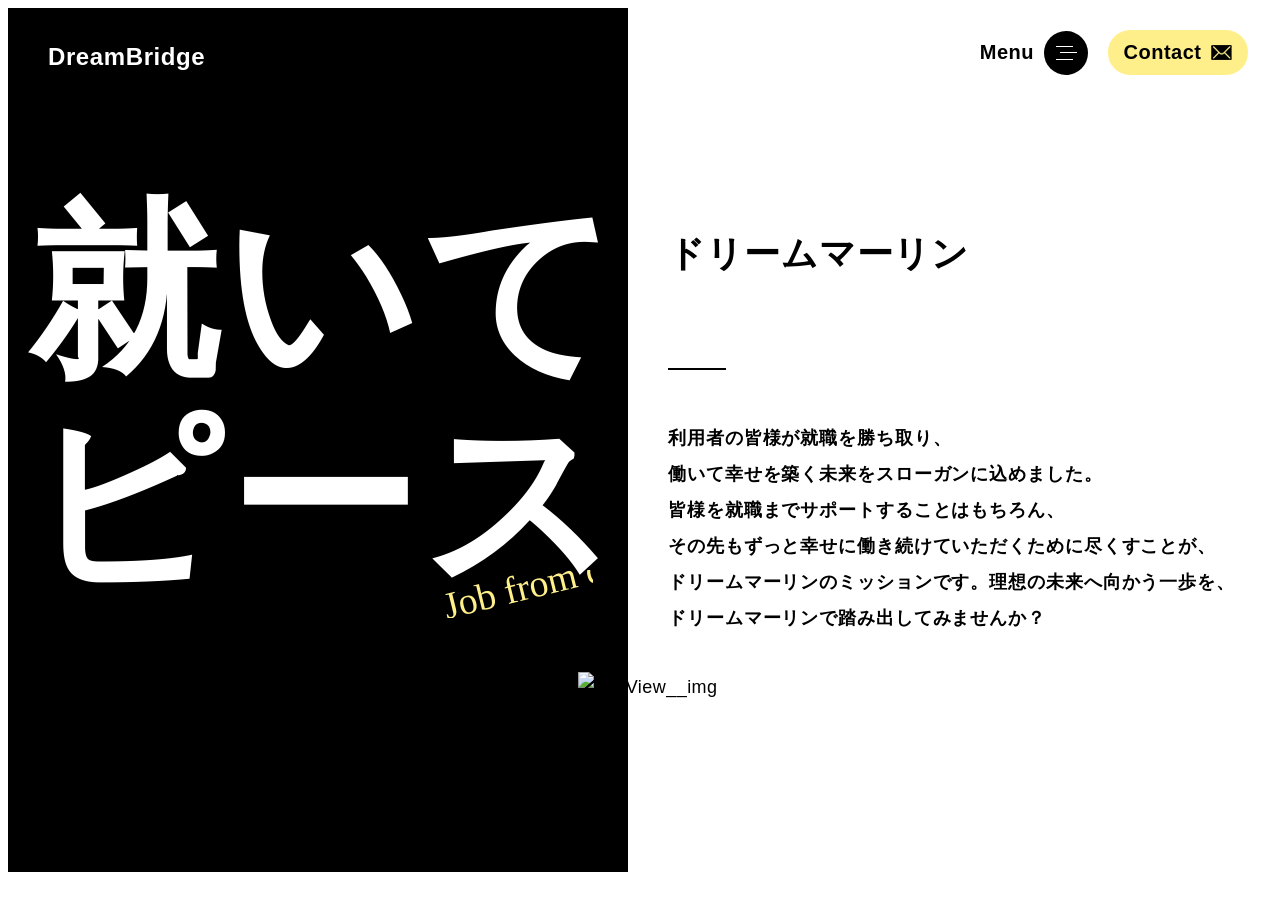
==== index.html @ f359b98c "dream" ====
<!doctype html>
<html lang="ja">
  <head>
    <meta charset="UTF-8" />
    <meta name="viewport" content="width=device-width, initial-scale=1.0" />
    <title>ドリームマーリン・ANNEX | 就労継続支援A型・就労移行支援</title>
    <meta name="description" content="ページの説明" />
    <meta name="keywords" content="キーワード1, キーワード2, キーワード3" />
    <meta name="format-detection" content="telephone=no,email=no,address=no" />
    <link rel="canonical" href="https://example.com" />
    <link rel="icon" href="favicon.ico" />
    <link rel="apple-touch-icon" href="icon.png" />
    <!-- adobeフォント -->
    <script>
      (function (d) {
        var config = {
            kitId: "avy5lfd",
            scriptTimeout: 3000,
            async: true,
          },
          h = d.documentElement,
          t = setTimeout(function () {
            h.className = h.className.replace(/\bwf-loading\b/g, "") + " wf-inactive";
          }, config.scriptTimeout),
          tk = d.createElement("script"),
          f = false,
          s = d.getElementsByTagName("script")[0],
          a;
        h.className += " wf-loading";
        tk.src = "https://use.typekit.net/" + config.kitId + ".js";
        tk.async = true;
        tk.onload = tk.onreadystatechange = function () {
          a = this.readyState;
          if (f || (a && a != "complete" && a != "loaded")) return;
          f = true;
          clearTimeout(t);
          try {
            Typekit.load(config);
          } catch (e) {}
        };
        s.parentNode.insertBefore(tk, s);
      })(document);
    </script>
    <!-- リセットCSS-->
    <link rel="stylesheet" href="https://unpkg.com/ress/dist/ress.min.css" />
    <!-- CSS -->
    <link rel="stylesheet" href="https://cdn.jsdelivr.net/npm/swiper@12/swiper-bundle.min.css" />
    <link rel="stylesheet" href="css/common.css" />
    <link rel="stylesheet" href="css/style.css" />
    <link rel="stylesheet" href="css/index.css" />
    <!-- JS -->
    <script src="https://cdn.jsdelivr.net/npm/gsap@3.14.1/dist/gsap.min.js"></script>
    <script src="https://cdn.jsdelivr.net/npm/swiper@12/swiper-bundle.min.js"></script>
    <script src="./JS/main.js" defer></script>
  </head>
  <body>
    <div class="wrapper">
      <header>
        <div class="header__wrapper">
          <h1><a href="" class="futura">DreamBridge</a></h1>
          <nav aria-label="main">
            <div class="header__menu--ic">
              <p class="futura">Menu</p>
              <p class="hamburger" id="hamburger">
                <span class="line"></span>
                <span class="line"></span>
                <span class="line"></span>
              </p>
            </div>
            <div class="header__contact--ic">
              <p class="futura">Contact</p>
              <span></span>
            </div>
          </nav>
        </div>
      </header>

      <div class="menu-overlay" id="menu">
        <div class="close-btn__container">
          <button class="close-btn futura" id="closeBtn">Close<span></span></button>
        </div>
        <div class="menu-container">
          <div class="menu-left">
            <div class="menu-left__wrapper">
              <p class="menu-ttl futura">Menu</p>
              <ul class="menu-left__list futura">
                <li>
                  <a href="">5 Strengths<span>5つの強み</span></a>
                </li>
                <li>
                  <a href="">Support Results<span>支援実績</span></a>
                </li>
                <li>
                  <a href="">Employment Support<span>就職徹底サポート</span></a>
                </li>
                <li>
                  <a href="">Service<span>サービス事業</span></a>
                </li>
                <li>
                  <a href="">Curriculum<span>学習内容</span></a>
                </li>
                <li>
                  <a href="">Flow to use<span>ご利用の流れ</span></a>
                </li>
                <li>
                  <a href="">Voice<span>利用者の声</span></a>
                </li>
                <li>
                  <a href="">News<span>お知らせ</span></a>
                </li>
                <li>
                  <a href="">Access<span>事業所一覧</span></a>
                </li>
                <li>
                  <a href="">Profile<span>会社概要</span></a>
                </li>
              </ul>
            </div>
          </div>
          <div class="menu-right">
            <div class="menu-right__wrapper">
              <p class="menu-ttl futura">Contact</p>
              <ul>
                <li>
                  <p class="menu-right__text">
                    見学・体験のお問い合わせは、各事業所へお電話<br />
                    もしくは下記お問い合わせフォームからご相談ください。
                  </p>
                </li>
                <li>
                  <a href="" class="menu-right__btn"><span></span>お問合わせフォーム</a>
                </li>
              </ul>
            </div>
          </div>
        </div>
      </div>
      <div class="container">
        <div class="firstView">
          <div class="firstView__col">
            <div class="firstView__slogan">
              <section class="firstView__slogan--container">
                <div class="firstView__slogan--main">就いて<br />ピース</div>
              </section>
            </div>
            <div class="firstView__desc">
              <section class="firstView__desc--container">
                <div class="firstView__desc--title">
                  <p>ドリームマーリン</p>
                </div>
                <div class="firstView__desc--text">
                  利用者の皆様が就職を勝ち取り、<br class="pc_br" />
                  働いて幸せを築く未来をスローガンに込めました。<br class="pc_br" />
                  皆様を就職までサポートすることはもちろん、<br class="pc_br" />
                  その先もずっと幸せに働き続けていただくために尽くすことが、<br class="pc_br" />
                  ドリームマーリンのミッションです。理想の未来へ向かう一歩を、<br class="pc_br" />
                  ドリームマーリンで踏み出してみませんか？<br class="pc_br" />
                </div>
              </section>
            </div>
          </div>
          <section class="firstView__img">
            <img src="./images/firstView_img.jpg" alt="firstView__img" />
          </section>
        </div>
        <main>
          <div class="main__wrapper">
            <div class="main__container">
              <section class="fiveStrengths" id="fiveStrengths">
                <h2 class="futura-bold">5 Strengths</h2>
                <h3>ドリームマーリンの５つの強み</h3>
                <ul class="fiveStrengths__list">
                  <li class="fiveStrengths__color--black01">
                    <div class="fiveStrengths__desc">
                      <dl class="fiveStrengths__sub futura-bold">
                        <dt class="fiveStrengths__num">01</dt>
                        <dd class="fiveStrengths__eng">pay for certification</dd>
                      </dl>
                      <dl class="fiveStrengths__main">
                        <dt class="fiveStrengths__title">資格費用全額負担</dt>
                        <dd class="fiveStrengths__text">
                          就職や実務で役立つ資格取得費用を全額負担します。資格に関する教材についても、基礎から応用、試験対策まで取り揃えているので、個人のレベルやペースに合わせた学習が可能です。
                        </dd>
                      </dl>
                    </div>
                    <div class="fiveStrengths__img">
                      <img src="./images/fiveStrengths_img01.png" alt="fiveStrengths_img01" />
                    </div>
                  </li>
                  <li class="fiveStrengths__color--black02">
                    <div class="fiveStrengths__desc">
                      <dl class="fiveStrengths__sub futura-bold">
                        <dt class="fiveStrengths__num">02</dt>
                        <dd class="fiveStrengths__eng">lunch for free</dd>
                      </dl>
                      <dl class="fiveStrengths__main">
                        <dt class="fiveStrengths__title">ランチ無料提供</dt>
                        <dd class="fiveStrengths__text">
                          バラエティ豊かなメニューのランチを無料で提供しています。栄養バランスが考えられたメニューで集中して訓練に取り組んでいただけます。
                          <br /><small>※一部例外あり</small>
                        </dd>
                      </dl>
                    </div>
                    <div class="fiveStrengths__img">
                      <img src="./images/fiveStrengths_img02.png" alt="fiveStrengths_img02" />
                    </div>
                  </li>
                  <li class="fiveStrengths__color--black03">
                    <div class="fiveStrengths__desc">
                      <dl class="fiveStrengths__sub futura-bold">
                        <dt class="fiveStrengths__num">03</dt>
                        <dd class="fiveStrengths__eng">training from home</dd>
                      </dl>
                      <dl class="fiveStrengths__main fiveStrengths__white">
                        <dt class="fiveStrengths__title">在宅利用可能</dt>
                        <dd class="fiveStrengths__text">
                          通所が困難な方でも、ご自宅での訓練が行える体制を整えています。訓練や生活についての悩み事を日々オンラインでヒアリングするとともに、定期的にご自宅へ訪問し、訓練全般に関する支援を行っております。
                        </dd>
                      </dl>
                    </div>
                    <div class="fiveStrengths__img">
                      <img src="./images/fiveStrengths_img03.png" alt="fiveStrengths_img03" />
                    </div>
                  </li>
                  <li class="fiveStrengths__color--black04">
                    <div class="fiveStrengths__desc">
                      <dl class="fiveStrengths__sub futura-bold">
                        <dt class="fiveStrengths__num">04</dt>
                        <dd class="fiveStrengths__eng">high employment rat</dd>
                      </dl>
                      <dl class="fiveStrengths__main fiveStrengths__white">
                        <dt class="fiveStrengths__title">圧倒的な就職実績</dt>
                        <dd class="fiveStrengths__text">
                          元人事やキャリアアドバイザーのサポートにより、高い就職率を実現しています。ビジネスマナーの講座や応募書類の添削・模擬面接、面接同席など徹底してフォローしますので、安心して就職準備に取り組んでいただけます
                        </dd>
                      </dl>
                    </div>
                    <div class="fiveStrengths__img">
                      <img src="./images/fiveStrengths_img04.png" alt="fiveStrengths_img04" />
                    </div>
                  </li>
                  <li class="fiveStrengths__color--black05">
                    <div class="fiveStrengths__desc">
                      <dl class="fiveStrengths__sub futura-bold">
                        <dt class="fiveStrengths__num">05</dt>
                        <dd class="fiveStrengths__eng">IT specialist</dd>
                      </dl>
                      <dl class="fiveStrengths__main fiveStrengths__white">
                        <dt class="fiveStrengths__title">IT専門スタッフ</dt>
                        <dd class="fiveStrengths__text">
                          プログラミングやデザインなどの専門スキルを持った元IT企業出身のスタッフが多数在籍しているため、未経験でも安心して基礎から実践的なスキルの取得が目指せます。
                        </dd>
                      </dl>
                    </div>
                    <div class="fiveStrengths__img">
                      <img src="./images/fiveStrengths_img05.png" alt="fiveStrengths_img05" />
                    </div>
                  </li>
                </ul>
              </section>
              <section class="supportResults" id="supportResults">
                <h2 class="futura-bold">Support Results</h2>
                <h3>ドリームマーリンの支援実績</h3>
                <ul class="supportResults__list">
                  <li>
                    <div class="supportResults__chart">
                      <img src="./images/supportResults_chart01.png" alt="就職率96%" />
                    </div>
                  </li>
                  <li>
                    <div class="supportResults__chart">
                      <img src="./images/supportResults_chart02.png" alt="就職定着率99%" />
                    </div>
                  </li>
                  <li>
                    <div class="supportResults__chart">
                      <img src="./images/supportResults_chart03.png" alt="資格取得率99%" />
                    </div>
                  </li>
                </ul>
                <p class="supportResults__text">※2025年6月現在</p>
              </section>
              <section class="employmentSupport" id="employmentSupport">
                <h2 class="futura-bold">Employment<br />Support</h2>
                <h3>就職徹底サポート</h3>
                <ul class="employmentSupport__list">
                  <li>
                    <p class="employmentSupport__num futura">[01]</p>
                    <p class="employmentSupport__title">
                      面談<span><img src="./images/employmentSupport_title01.svg" alt="Meeting" /></span>
                    </p>
                    <p class="employmentSupport__img"><img src="./images/employmentSupport_illust01.png" alt="面談" /></p>
                    <p class="employmentSupport__text">
                      ご自身の障がいや特性、現在の状況、職種や勤務地などの就職に関するご希望をお伺いし、一人ひとりに合わせた支援計画を作成します。
                    </p>
                  </li>
                  <li>
                    <p class="employmentSupport__num futura">[02]</p>
                    <p class="employmentSupport__title">
                      訓練<span><img src="./images/employmentSupport_title02.svg" alt="Training" /></span>
                    </p>
                    <p class="employmentSupport__img"><img src="./images/employmentSupport_illust02.png" alt="訓練" /></p>
                    <p class="employmentSupport__text">
                      ITに特化した専門的なスキルの学習を中心に、講座やグループディスカッションを通じて、就労に必要なスキルと知識を習得していきます。
                    </p>
                  </li>
                  <li>
                    <p class="employmentSupport__num futura">[03]</p>
                    <p class="employmentSupport__title">
                      実習<span><img src="./images/employmentSupport_title03.svg" alt="Internship" /></span>
                    </p>
                    <p class="employmentSupport__img"><img src="./images/employmentSupport_illust03.png" alt="実習" /></p>
                    <p class="employmentSupport__text">
                      訓練では体験できない実務経験の中から、就職に必要なスキルやマナーを学ぶとともに、訓練で培ったスキルを企業にアピールしていきます。
                    </p>
                  </li>
                  <li>
                    <p class="employmentSupport__num futura">[04]</p>
                    <p class="employmentSupport__title">
                      就職<span><img src="./images/employmentSupport_title04.svg" alt="Start Working" /></span>
                    </p>
                    <p class="employmentSupport__img"><img src="./images/employmentSupport_illust04.png" alt="就職" /></p>
                    <p class="employmentSupport__text">
                      応募書類の添削や模擬面接の実施など就職までサポートします。また、就職後も長く働き続けていただけるよう、定着支援も行っていきます。
                    </p>
                  </li>
                </ul>
              </section>
              <section class="service" id="service">
                <h2 class="futura-bold">Service</h2>
                <h3>サービス事業</h3>
                <div class="service__wrapper">
                  <ul class="service__list">
                    <li>
                      <div class="service__item">
                        <p class="service__title">就労移行支援事業所</p>
                        <p class="service__img"><img src="./images/service_illust01.png" alt="就労移行支援事業所" /></p>
                        <p class="service__text">
                          一般企業への就職を目指す方を対象に、必要な知識やスキル習得のための支援を受けられます。コミュニケーション・専門スキル・ビジネスマナー・職業に関する知識など就労に関する支援を幅広く受けることができます。
                        </p>
                      </div>
                    </li>
                    <li>
                      <div class="service__item">
                        <p class="service__title">A型事業所</p>
                        <p class="service__img"><img src="./images/service_illust02.png" alt="A型事業所" /></p>
                        <p class="service__text">
                          障がいや特性によって一般企業での就労が困難な方が、雇用契約を結び就労することができます。実務を通して、一般企業に就職するために必要な知識と能力を習得していきます。
                        </p>
                      </div>
                    </li>
                  </ul>
                </div>
              </section>
              <section class="curriculum" id="curriculum">
                <h2 class="futura-bold">Curriculum</h2>
                <h3>学習内容</h3>
                <div class="curriculum__wrapper01">
                  <div class="curriculum__container01">
                    <div class="curriculum__content-box">
                      <div class="curriculum__Category">
                        <p class="curriculum__Category-title source-bold">グラフィックデザイン<br />webデザイン</p>
                        <p class="curriculum__text">
                          デザインソフトの基礎から学び、情報を視覚的にわかりやすく伝えるスキルを<br class="pc_br" />身につけていきます。
                        </p>
                        <ul class="curriculum__list">
                          <li class="curriculum__item">Photoshop</li>
                          <li class="curriculum__item">Illustrator</li>
                          <li class="curriculum__item">AdobeXD</li>
                          <li class="curriculum__item">Figma</li>
                          <li class="curriculum__item">HTML&CSS</li>
                          <li class="curriculum__item">Javascript</li>
                          <li class="curriculum__item">InDesign</li>
                          <li class="curriculum__item">WordPress</li>
                          <li class="curriculum__item">Wix</li>
                          <li class="curriculum__item">STUDIO</li>
                          <li class="curriculum__item">Live2D</li>
                          <li class="curriculum__item">Blender</li>
                        </ul>
                      </div>
                    </div>
                  </div>
                </div>
                <div class="curriculum__wrapper02">
                  <div class="curriculum__container02">
                    <div class="curriculum__background-circle"></div>
                    <div class="curriculum__center-content">
                      <p class="curriculum__catchphrase">実際に取得できる！</p>
                      <h2 class="curriculum__main-title">検定・資格</h2>
                      <img src="./images/curriculum_img.png" alt="学習イラスト" class="curriculum__center-img" />
                    </div>
                    <div class="curriculum__circle-item" style="--i: 0">Microsoft Office<br />Specialist</div>
                    <div class="curriculum__circle-item" style="--i: 1">Microsoft Office<br />Expert</div>
                    <div class="curriculum__circle-item" style="--i: 2">VBA<br />Expert</div>
                    <div class="curriculum__circle-item" style="--i: 3">ITパスポート</div>
                    <div class="curriculum__circle-item" style="--i: 4">日商簿記検定</div>
                    <div class="curriculum__circle-item" style="--i: 5">基本情報<br />技術者試験</div>
                    <div class="curriculum__circle-item" style="--i: 6">応用情報<br />技術者試験</div>
                    <div class="curriculum__circle-item" style="--i: 7">Web<br />クリエイター<br />能力認定試験</div>
                    <div class="curriculum__circle-item" style="--i: 8">Photoshop<br />クリエイター<br />能力認定試験</div>
                    <div class="curriculum__circle-item" style="--i: 9">Illustrator<br />クリエイター<br />能力認定試験</div>
                  </div>
                </div>
                <p class="curriculum__background-text futura-bold">JOB FROM DREAM</p>
              </section>
              <section class="flowToUse" id="flowToUse">
                <div class="flowToUse__box00">
                  <h2 class="futura-bold">Flow to use</h2>
                  <h3>ご利用の流れ</h3>
                </div>
                <div class="flowToUse__list">
                  <div class="flowToUse__box01">
                    <div class="flowToUse__box--content">
                      <div class="flowToUse__box--border">
                        <span class="flowToUse__flow futura-bold">01</span>
                        <p class="flowToUse__title">お問い合せ</p>
                        <p class="flowToUse__text">
                          まずは、お気軽にお電話またはメールにてお問い合せください。事業所のことや就労支援サービスなど、ご不明な点や気になることをお聞かせください。見学・面談・体験のご予約も受け付けています。
                        </p>
                      </div>
                    </div>
                  </div>
                  <div class="flowToUse__box02">
                    <div class="flowToUse__box--content">
                      <span class="flowToUse__flow futura-bold">02</span>
                      <p class="flowToUse__title">見学・面談</p>
                      <p class="flowToUse__text">
                        訓練の内容・事業所の設備などをご案内します。面談では、今までの状況やどのような仕事に就きたいかなどをお伺いいたします。また、安心して利用できるかどうか、実際に訓練を体験することができます。
                      </p>
                    </div>
                  </div>
                  <div class="flowToUse__box03">
                    <div class="flowToUse__box--content">
                      <div class="flowToUse__box--border">
                        <span class="flowToUse__flow futura-bold">03</span>
                        <p class="flowToUse__title">ご利用手続き</p>
                        <p class="flowToUse__text">
                          お住まいの市区町村の役所窓口にて、障害福祉利用サービス受給者証の申請を行います。ご希望の場合、スタッフが手続きをサポートしますので、ご安心ください。
                        </p>
                      </div>
                    </div>
                  </div>
                  <div class="flowToUse__box04">
                    <div class="flowToUse__box--content">
                      <span class="flowToUse__flow futura-bold">04</span>
                      <p class="flowToUse__title">契約・利用開始</p>
                      <p class="flowToUse__text">
                        受給者証が支給されましたら、事業所との契約手続きを行い、ご利用開始となります。
                        就職に向けて一緒にプログラムに取り組んでいきましょう！
                      </p>
                    </div>
                  </div>
                </div>
              </section>
              <section class="voice" id="voice">
                <h2 class="futura-bold">Voice</h2>
                <h3>利用者の声</h3>
                <div class="voice__wrapper">
                  <div class="swiper">
                    <div class="swiper-wrapper">
                      <div class="swiper-slide">
                        <div class="swiper-box">
                          <p class="voice__img"><img src="./images/voice_illust01.png" alt="利用者の声" /></p>
                          <div class="voice__content">
                            <p class="voice__title">復職への不安が、<br class="pc_br" />自信に変わりました！</p>
                            <p class="voice__text">
                              仕事や人間関係につまずき自信をなくしていましたが、職員のみなさんに寄り添ってもらいながら訓練に励むうちに少しずつ前向きになれました。今では再就職を果たし、自信を持って笑顔で働けるようになりました。
                            </p>
                            <p class="voice__people">発達障害/ADHD 30代・女性</p>
                          </div>
                        </div>
                      </div>
                      <div class="swiper-slide">
                        <div class="swiper-box">
                          <p class="voice__img"><img src="./images/voice_illust02.png" alt="利用者の声" /></p>
                          <p class="voice__title">訓練したことを活かせる<br class="pc_br" />会社に就職できました</p>
                          <div class="voice__content">
                            <p class="voice__text">
                              前職でうつ病が再発し、休職を挟んで退職しました。その後、ドリームマーリンへ通所を開始し、デザインスキル向上のためコーディングの学習に取り組みました。通所してから３か月程で就職が決まり、名刺やホームページのデザインに携わっています。
                            </p>
                            <p class="voice__people">発達障害/ADHD 40代・男性</p>
                          </div>
                        </div>
                      </div>
                      <div class="swiper-slide">
                        <div class="swiper-box">
                          <p class="voice__img"><img src="./images/voice_illust02.png" alt="利用者の声" /></p>
                          <div class="voice__content">
                            <p class="voice__title">なりたい自分と向き合う、<br class="pc_br" />有意義な時間</p>
                            <p class="voice__text">
                              気持ちの浮き沈みで生活リズムが崩れやすい状態でしたが、職員さんとの報連相で励ましや気づきを感じ、自分の特性や考え方に向き合うことができました。就職先も決まり、自分らしい人生を歩めていることを実感しています。
                            </p>
                            <p class="voice__people">精神障害/うつ病 30代・男性</p>
                          </div>
                        </div>
                      </div>
                      <div class="swiper-slide">
                        <div class="swiper-box">
                          <p class="voice__img"><img src="./images/voice_illust01.png" alt="利用者の声" /></p>
                          <div class="voice__content">
                            <p class="voice__title">復職への不安が、<br class="pc_br" />自信に変わりました！</p>
                            <p class="voice__text">
                              仕事や人間関係につまずき自信をなくしていましたが、職員のみなさんに寄り添ってもらいながら訓練に励むうちに少しずつ前向きになれました。今では再就職を果たし、自信を持って笑顔で働けるようになりました。
                            </p>
                            <p class="voice__people">発達障害/ADHD 30代・女性</p>
                          </div>
                        </div>
                      </div>
                      <div class="swiper-slide">
                        <div class="swiper-box">
                          <p class="voice__img"><img src="./images/voice_illust02.png" alt="利用者の声" /></p>
                          <p class="voice__title">訓練したことを活かせる<br class="pc_br" />会社に就職できました</p>
                          <div class="voice__content">
                            <p class="voice__text">
                              前職でうつ病が再発し、休職を挟んで退職しました。その後、ドリームマーリンへ通所を開始し、デザインスキル向上のためコーディングの学習に取り組みました。通所してから３か月程で就職が決まり、名刺やホームページのデザインに携わっています。
                            </p>
                            <p class="voice__people">発達障害/ADHD 40代・男性</p>
                          </div>
                        </div>
                      </div>
                      <div class="swiper-slide">
                        <div class="swiper-box">
                          <p class="voice__img"><img src="./images/voice_illust02.png" alt="利用者の声" /></p>
                          <div class="voice__content">
                            <p class="voice__title">なりたい自分と向き合う、<br class="pc_br" />有意義な時間</p>
                            <p class="voice__text">
                              気持ちの浮き沈みで生活リズムが崩れやすい状態でしたが、職員さんとの報連相で励ましや気づきを感じ、自分の特性や考え方に向き合うことができました。就職先も決まり、自分らしい人生を歩めていることを実感しています。
                            </p>
                            <p class="voice__people">精神障害/うつ病 30代・男性</p>
                          </div>
                        </div>
                      </div>
                    </div>
                    <!-- ページネーション -->
                    <div class="slide-pagination-wrapper">
                      <div class="swiper-button-prev">◀</div>
                      <div class="swiper-pagination"></div>
                      <div class="swiper-button-next">▶</div>
                    </div>
                  </div>
                </div>
              </section>
              <section class="contact" id="contact">
                <h2 class="futura-bold">Contact</h2>
                <h3>お問い合わせ</h3>
                <div class="contact__wrapper">
                  <p class="contact__text">まずはお気軽に見学・ご相談ください</p>
                  <ul class="contact__list">
                    <li class="contact__item">
                      <div class="contact__content">
                        <p class="contact__item-title">電話でのお問い合わせはこちら</p>
                        <p class="contact__item-tel futura">04-7157-3307</p>
                        <p class="contact__item-text">受付時間 10:00 -18:00 (平日)</p>
                      </div>
                    </li>
                    <li class="contact__item">
                      <div class="contact__content">
                        <p class="contact__item-title">メールでのお問い合わせはこちら</p>
                        <p class="contact__item-btn">お問い合わせフォーム</p>
                        <p class="contact__item-text">24時間受付中</p>
                      </div>
                    </li>
                  </ul>
                </div>
              </section>
              <section class="news" id="news">
                <h2 class="futura-bold">News</h2>
                <h3>お知らせ</h3>
                <div class="news__wrapper">
                  <div class="news__content">
                    <ul class="news__list">
                      <li class="news__item">
                        <a href="">
                          <p class="news__item-date futura">25.6.10</p>
                          <p class="news__item-title">ホームページリニューアル</p>
                          <p class="news__item-text">
                            この度、ドリームマーリンのホームページを大幅にリニューアルいたしました。新しいサイトでは、訓練内容や取得可能な資格、これまでの実績、就職までのステップなどを、より分かりやすく具体的にご紹介しています。見学・体験のご相談もお待ちしております。
                          </p>
                        </a>
                      </li>
                      <li class="news__item">
                        <a href="">
                          <p class="news__item-date">25.6.10</p>
                          <p class="news__item-title">ドリームマーリン千葉10.1オープン予定</p>
                          <p class="news__item-text">
                            ドリームマーリン千葉駅前校の開校が決定いたしました。2025年10月1日のオープンに向けて準備を進めております。ドリームマーリンは、充実した訓練プログラムと高い就職実績を誇り、多くの方の“働く”を全力でサポートしています。「自分らしい就職を叶えたい」「スキルを身につけたい」――そんな想いを、ぜひ新しい校舎で実現してみませんか？皆さまからのお問い合わせを心よりお待ちしております。
                          </p>
                        </a>
                      </li>
                    </ul>
                    <a href="" class="news__btn futura-bold">MORE</a>
                  </div>
                </div>
              </section>
              <section class="access" id="access">
                <h2 class="futura-bold">Access</h2>
                <h3>事業所一覧</h3>
                <div class="access__wrapper">
                  <ul class="access__list">
                    <li class="access__item">
                      <div class="access__item-left">
                        <ul class="access__tag-list">
                          <li class="access__tag-item">就労移行支援事業所</li>
                          <li class="access__tag-item">就労継続支援A型事業所</li>
                        </ul>
                        <p class="access__item-title">ドリームマーリン</p>
                        <ul class="access__data">
                          <li class="access__data-address">
                            <dl>
                              <dt>所在地</dt>
                              <dd>277-0005<br />千葉県柏市 柏6-8-40小溝ビル3階B</dd>
                            </dl>
                          </li>
                          <li class="access__data-tel">
                            <dl>
                              <dt>TEL</dt>
                              <dd>04-7157-3307</dd>
                            </dl>
                          </li>
                          <li class="access__data-fax">
                            <dl>
                              <dt>FAX</dt>
                              <dd>04-7196-7735</dd>
                            </dl>
                          </li>
                          <li class="access__data-time">
                            <dl>
                              <dt>営業時間</dt>
                              <dd>10:00-18:00（平日）</dd>
                            </dl>
                          </li>
                        </ul>
                      </div>
                      <div class="access__item-right">
                        <iframe
                          src="https://www.google.com/maps/embed?pb=!1m18!1m12!1m3!1d808.3363444582272!2d139.97567876674947!3d35.86505214242634!2m3!1f0!2f0!3f0!3m2!1i1024!2i768!4f13.1!3m3!1m2!1s0x60189df31e5342f9%3A0x8f2fec75a09b0a82!2z5bCx5Yq05pSv5o-05LqL5qWt5omA44OJ44Oq44O844Og44Oe44O844Oq44Oz!5e0!3m2!1sja!2sjp!4v1771555852444!5m2!1sja!2sjp"
                          width="600"
                          height="450"
                          style="border: 0"
                          allowfullscreen=""
                          loading="lazy"
                          referrerpolicy="no-referrer-when-downgrade"
                        ></iframe>
                      </div>
                    </li>
                    <li class="access__item">
                      <div class="access__item-left">
                        <ul class="access__tag-list">
                          <li class="access__tag-item">就労移行支援事業所</li>
                        </ul>
                        <p class="access__item-title">ドリームマーリンANNEX</p>
                        <ul class="access__data">
                          <li class="access__data-address">
                            <dl>
                              <dt>所在地</dt>
                              <dd>277-0021<br />千葉県柏市中央町5-19 1階</dd>
                            </dl>
                          </li>
                          <li class="access__data-tel">
                            <dl>
                              <dt>TEL</dt>
                              <dd>04-7196-7316</dd>
                            </dl>
                          </li>
                          <li class="access__data-fax">
                            <dl>
                              <dt>FAX</dt>
                              <dd>04-7196-7735</dd>
                            </dl>
                          </li>
                          <li class="access__data-time">
                            <dl>
                              <dt>営業時間</dt>
                              <dd>10:00-18:00（平日）</dd>
                            </dl>
                          </li>
                        </ul>
                      </div>
                      <div class="access__item-right">
                        <iframe
                          src="https://www.google.com/maps/embed?pb=!1m18!1m12!1m3!1d808.3990185624219!2d139.97116630064497!3d35.858906850074646!2m3!1f0!2f0!3f0!3m2!1i1024!2i768!4f13.1!3m3!1m2!1s0x60189d2c902500b7%3A0x93bff27430eeec04!2z5bCx5Yq05pSv5o-05LqL5qWt5omA44OJ44Oq44O844Og44Oe44O844Oq44OzIEFOTkVY!5e0!3m2!1sja!2sjp!4v1771555600669!5m2!1sja!2sjp"
                          width="600"
                          height="450"
                          style="border: 0"
                          allowfullscreen=""
                          loading="lazy"
                          referrerpolicy="no-referrer-when-downgrade"
                        ></iframe>
                      </div>
                    </li>
                    <li class="access__item">
                      <div class="access__item-left">
                        <ul class="access__tag-list">
                          <li class="access__tag-item">就労移行支援事業所</li>
                          <li class="access__tag-item">就労継続支援A型事業所</li>
                        </ul>
                        <p class="access__item-title">ドリームマーリン<br />千葉就労支援センター</p>
                        <ul class="access__data">
                          <li class="access__data-address">
                            <dl>
                              <dt>所在地</dt>
                              <dd>260-0032<br />千葉県千葉市中央区登戸1-13-22<br />シティファイブビルA棟206号</dd>
                            </dl>
                          </li>
                          <li class="access__data-tel">
                            <dl>
                              <dt>TEL</dt>
                              <dd>043-216-5905</dd>
                            </dl>
                          </li>
                          <li class="access__data-fax">
                            <dl>
                              <dt>FAX</dt>
                              <dd>04-7196-7735</dd>
                            </dl>
                          </li>
                          <li class="access__data-time">
                            <dl>
                              <dt>営業時間</dt>
                              <dd>10:00-18:00（平日）</dd>
                            </dl>
                          </li>
                        </ul>
                      </div>
                      <div class="access__item-right">
                        <iframe
                          src="https://www.google.com/maps/embed?pb=!1m18!1m12!1m3!1d810.930825683822!2d140.1096184878079!3d35.609891396122!2m3!1f0!2f0!3f0!3m2!1i1024!2i768!4f13.1!3m3!1m2!1s0x6022850b316b6785%3A0x7de2b467dce35365!2z5bCx5Yq05pSv5o-05LqL5qWt5omA44OJ44Oq44O844Og44Oe44O844Oq44OzIOWNg-iRieWwseWKtOaUr-aPtOOCu-ODs-OCv-ODvA!5e0!3m2!1sja!2sjp!4v1771555912252!5m2!1sja!2sjp"
                          width="600"
                          height="450"
                          style="border: 0"
                          allowfullscreen=""
                          loading="lazy"
                          referrerpolicy="no-referrer-when-downgrade"
                        ></iframe>
                      </div>
                    </li>
                  </ul>
                </div>
              </section>
              <section class="profile" id="profile">
                <h2 class="futura-bold">Profile</h2>
                <h3>会社概要</h3>
                <div class="profile__wrapper">
                  <ul class="profile__list">
                    <li class="profile__item">
                      <dl>
                        <dt>運営会社</dt>
                        <dd>株式会社ドリームブリッジ</dd>
                      </dl>
                    </li>
                    <li class="profile__item">
                      <dl>
                        <dt>役員</dt>
                        <dd>代表取締役 大屋隆之<br />専務取締役 岸岡直哉</dd>
                      </dl>
                    </li>
                    <li class="profile__item">
                      <dl>
                        <dt>指定認可日</dt>
                        <dd>就労移行支援型：2023 年7月1日 認可（事業所番号：1212102626）</dd>
                      </dl>
                    </li>
                    <li class="profile__item">
                      <dl>
                        <dt>事業内容</dt>
                        <dd>障害者総合支援法に基づく障がい福祉サービス事業</dd>
                      </dl>
                    </li>
                    <li class="profile__item">
                      <dl>
                        <dt>事業所住所</dt>
                        <dd>277-0005 千葉県柏市 柏6-8-40 小溝ビル3階B</dd>
                      </dl>
                    </li>
                    <li class="profile__item">
                      <dl>
                        <dt>電話番号 / FAX</dt>
                        <dd>04-7157-3307 / 04-7196-7735</dd>
                      </dl>
                    </li>
                  </ul>
                  <p class="score__btn"><a href="https://dreammarlin.com/wp-content/uploads/2024/05/dream-marlin_2024.pdf">スコアシート</a></p>
                </div>
              </section>
            </div>
          </div>
        </main>
        <footer>
          <div class="footer__wrapper">
            <div class="footer__left">
              <ul class="footer__list">
                <li><a href="">5つの強み</a></li>
                <li><a href="">ご利用までの流れ</a></li>
                <li><a href="">支援実績</a></li>
                <li><a href="">利用者の声</a></li>
                <li><a href="">就労までの流れ</a></li>
                <li><a href="">お知らせ</a></li>
                <li><a href="">サービス内容</a></li>
                <li><a href="">事業所一覧</a></li>
                <li><a href="">カリキュラム</a></li>
                <li><a href="">会社概要</a></li>
              </ul>
            </div>
            <div class="footer__right">
              <div class="footer__title">
                <p class="footer__title--main">就いて<br />ピース</p>
                <p class="footer__title--sub">ドリームマーリン</p>
              </div>
              <p class="footer__copyright">© 2025 Dreambridge Inc.</p>
            </div>
          </div>
        </footer>
      </div>
    </div>
  </body>
</html>
---- css/common.css ----
@charset "UTF-8";

/* CSS変数 */
:root {
  --color-black: #000;
  --color-white: #fff;
  --color-yellow: #ffef8a;
  --background-gray: #ececec;
  --font-size-S: 1.8rem;
  --font-size-M: 2.4rem;
  --font-size-L: 4.6rem;
}
/* 共通 */
* {
  font-feature-settings: "palt";
  letter-spacing: 0.025em;
}
html {
  font-size: 62.5%;
}
body {
  width: 100vw;
  height: 100vh;
  font-size: 1.8rem;
  line-height: 1.667;
  font-family:
    "Helvetica Neue", "Arial", "hiragino-kaku-gothic-pron", "Hiragino Sans", "ヒラギノ角ゴシック", YuGothic, "Yu Gothic", "メイリオ", Meiryo,
    "ＭＳ Ｐゴシック", "MS PGothic", sans-serif;
}
img {
  width: 100%;
  vertical-align: top;
}
a {
  color: var(--color-black);
  text-decoration: none;
}
ul {
  list-style: none;
}
/* 768px以下では改行タグを無効 */
.pc_br {
  display: block;
}
@media screen and (max-width: 768px) {
  .pc_br {
    display: none;
  }
}

/* スクロール禁止 */
body.no-scroll {
  overflow: hidden;
}
/* fonts */
.futura {
  font-family:
    "futura-pt", "Helvetica Neue", "Helvetica", "Arial", "Hiragino Sans", "ヒラギノ角ゴシック", YuGothic, "Yu Gothic", "メイリオ", Meiryo,
    "ＭＳ Ｐゴシック", "MS PGothic", sans-serif;
  font-weight: 700;
  font-style: normal;
}
.futura-bold {
  font-family:
    "futura-pt-bold", "Helvetica Neue", "Helvetica", "Arial", "Hiragino Sans", "ヒラギノ角ゴシック", YuGothic, "Yu Gothic", "メイリオ", Meiryo,
    "ＭＳ Ｐゴシック", "MS PGothic", sans-serif;
  font-weight: 700;
  font-style: normal;
}
.source-bold {
  font-family: "source-han-sans-japanese", sans-serif;
  font-weight: 700;
  font-style: normal;
}
h2 {
  font-size: 10rem;
  line-height: 1;
  margin-bottom: 2rem;
}
h3 {
  display: inline;
  font-size: 2.4rem;
  line-height: 1;
  background-image: linear-gradient(0deg, transparent 0.38em, #ffef8a80 0.38em, #ffef8a80 0.76em, transparent 0.76em);
}
.wrapper {
  display: flex;
  flex-direction: column;
  width: 100vw;
  height: 100vh;
  position: relative;
}
.container {
  flex: 1;
  background-color: rgba(255, 255, 255, 1);
  overflow-y: scroll;
  overflow-x: hidden;
}
header {
  width: 100vw;
  max-width: 1200px;
  height: 89px;
  display: flex;
  align-items: center;
  justify-content: center;
  position: absolute;
  top: 0;
  left: 50%;
  transform: translateX(-50%);
  mix-blend-mode: difference;
}
.header__wrapper {
  width: 100%;
  max-width: 1200px;
  display: flex;
  align-items: center;
}
header h1 {
  width: 164px;
  margin-right: auto;
}
header h1 {
  width: 164px;
  margin-right: auto;
}
header h1 a {
  color: var(--color-white);
  text-decoration: none;
  font-size: 2.4rem;
}
header nav {
  display: flex;
  font-size: 2rem;
  column-gap: 2rem;
  align-items: center;
}
.header__menu--ic,
.header__contact--ic {
  display: flex;
  align-items: center;
  justify-content: center;
  column-gap: 1rem;
  cursor: pointer;
}
.header__menu--ic {
  color: var(--color-white);
}
.header__contact--ic {
  background-color: #001075;
  color: var(--color-white);
  border-radius: 22px;
  width: 140px;
  height: 45px;
}
.header__contact--ic span::before {
  content: url("../images/contact_mail.svg");
  display: block;
  width: 21px;
  height: 15px;
  line-height: 0;
}
/* ハンバーガーメニューアイコンのスタイル */
.hamburger {
  background: var(--color-white);
  width: 44px;
  height: 44px;
  border-radius: 50%;
  border: none;
  display: flex;
  flex-direction: column;
  align-items: center;
  justify-content: center;
  row-gap: 0.6rem;
}
.hamburger .line {
  width: 17px;
  height: 0.5px;
  background-color: var(--color-black);
  transition: all 0.3s ease;
}
.hamburger .line:nth-child(1) {
  position: relative;
  right: 2px;
}
.hamburger .line:nth-child(2) {
  position: relative;
  left: 2px;
}
.hamburger .line:nth-child(3) {
  position: relative;
  right: 2px;
}

/* 全画面メニュー */
.menu-overlay {
  position: fixed;
  top: 0;
  right: 0;
  width: 100vw;
  height: 100vh;
  background: var(--color-white);
  color: var(--color-black);
  display: flex;
  justify-content: center;
  align-items: center;
  overflow: hidden;
  z-index: 999;
}
/* 閉じるボタン（右上） */
.close-btn__container {
  width: 100%;
  max-width: 1200px;
  height: 89px;
  display: flex;
  justify-content: flex-end;
  position: fixed;
  top: 0;
}
.close-btn {
  font-size: 2rem;
  color: var(--color-black);
  background: transparent;
  border: none;
  cursor: pointer;
  display: flex;
  align-items: center;
  column-gap: 18px;
}
.close-btn span {
  width: 36px;
  height: 36px;
  position: relative;
  display: inline-block;
}
.close-btn span::before,
.close-btn span::after {
  content: "";
  background: var(--color-black);
  position: absolute;
  top: 50%;
  left: 0;
  width: 100%;
  height: 1px;
}
.close-btn span::before {
  transform: translateY(-50%) rotate(20deg);
}
.close-btn span::after {
  transform: translateY(-50%) rotate(-20deg);
}
.menu-container {
  display: flex;
  width: 100vw;
  height: 100vh;
}
.menu-left,
.menu-right {
  flex: 1;
  display: flex;
  padding-top: 120px;
}
.menu-ttl {
  font-size: 4.4rem;
  line-height: 3.4rem;
  padding-bottom: 3rem;
}
.menu-left .menu-ttl {
  border-bottom: 1px solid var(--color-black);
}
.menu-left {
  flex: 56.667;
  justify-content: right;
}
.menu-left__wrapper {
  width: 730px;
  display: flex;
  justify-content: left;
  flex-direction: column;
  margin-left: 50px;
}
.menu-left__wrapper .menu-ttl {
  max-width: 550px;
}
.menu-left .menu-left__list {
  font-size: 4.4rem;
  line-height: 3.4rem;
  margin-top: 3rem;
  display: flex;
  flex-direction: column;
  row-gap: 0.4rem;
}

.menu-left ul li span {
  font-size: 1.2rem;
  font-weight: bold;
  padding-left: 1.5rem;
}
.menu-right {
  flex: 43.333;
  background-color: #ffef8a;
  justify-content: left;
}
.menu-right__wrapper {
  display: flex;
  justify-content: right;
  flex-direction: column;
  padding-left: 100px;
}
.menu-right__text {
  font-size: 1.6rem;
  margin-bottom: 20px;
}
.menu-right__btn {
  color: var(--color-white);
  background-color: var(--color-black);
  text-decoration: none;
  width: 256px;
  padding: 0.5rem 0rem;
  font-size: 1.8rem;
  border-radius: 100px;
  display: flex;
  align-items: center;
  justify-content: center;
  column-gap: 8px;
}
.menu-right__btn span {
  display: inline-block;
}
.menu-right__btn span::after {
  content: url("../images/mail_white.svg");
  display: block;
  width: 21px;
  height: 15px;
  line-height: 0;
}
/* footer */
footer {
  width: 100vw;
  height: 500px;
  display: flex;
  background: linear-gradient(to right, #515151 0%, #515151 50%, var(--color-black) 50%, var(--color-black) 100%);
  font-size: 1.4rem;
}
.footer__wrapper {
  width: 100vw;
  max-width: 1200px;
  margin: 0 auto;
  display: flex;
}
.footer__wrapper div {
  flex: 1;
  color: var(--color-white);
}
.footer__left {
  text-align: left;
  padding: 4rem 5rem 1.5rem;
}
.footer__list {
  max-width: 345px;
  display: flex;
  flex-wrap: wrap;
  row-gap: 2rem;
}
.footer__list li {
  width: 50%;
}
.footer__list li a {
  color: var(--color-white);
}
.footer__right {
  text-align: right;
  padding: 4rem 5rem 1.5rem;
  display: flex;
  flex-direction: column;
  justify-content: space-between;
}
.footer__title {
  display: flex;
  flex-direction: column;
  row-gap: 3rem;
}
.footer__title--main {
  font-size: 8rem;
  font-weight: bold;
  line-height: 1.1;
}
.footer__title--sub {
  font-size: 2rem;
  font-weight: bold;
}

/*　画面サイズが375px以下　*/
@media screen and (max-width: 375px) {
}
---- css/index.css ----
@charset "UTF-8";
.firstView {
  width: 100vw;
  display: flex;
  flex-direction: column;
  align-items: center;
}
.firstView__col {
  width: 100%;
  height: 864px;
  display: flex;
}
.firstView__slogan {
  flex: 1;
  background-color: var(--color-black);
  display: flex;
  justify-content: right;
  padding-top: 180px;
}
.firstView__slogan--container,
.firstView__desc--container {
  width: 600px;
}
.firstView__slogan--main {
  height: 430px;
  color: var(--color-white);
  font-size: 19rem;
  font-weight: bold;
  line-height: 1.1;
  background: url(../images/Job_from_dream.svg);
  background-size: 148px 48px;
  background-position: bottom 0px right 35px;
  background-repeat: no-repeat;
}
.firstView__desc {
  flex: 1;
  display: flex;
  justify-content: left;
  padding-left: 4rem;
  padding-top: 180px;
}
.firstView__desc--title {
  font-size: 3.6rem;
  font-weight: bold;
  padding-bottom: 5rem;
  margin-bottom: 5rem;
  position: relative;
}
.firstView__desc--title::after {
  position: absolute;
  content: "";
  background-color: var(--color-black);
  width: 58px;
  height: 2px;
  bottom: 0;
  left: 0;
}
.firstView__desc--text {
  line-height: 2;
  font-weight: bold;
  letter-spacing: 0.05em;
}
.firstView__img {
  width: 100%;
  max-width: 1200px;
  height: 688px;
  margin-top: -200px;
  text-align: center;
  background: url(../images/black_bg.png);
  background-size: 273px 273px;
  background-position: bottom -6rem right -5rem;
  background-repeat: no-repeat;
}
.firstView__img img {
  width: 100%;
  max-width: 1100px;
  height: 628px;
}
main {
  width: 100vw;
  padding-top: 150px;
}
.main__wrapper {
  width: 100%;
  max-width: 1200px;
  margin: 0 auto;
}
.main__wrapper {
  width: 100%;
  max-width: 1200px;
  margin: 0 auto;
  padding: 0 50px;
}
/* ドリームマーリンの５つの強み */
.fiveStrengths {
  border-bottom: 1px solid var(--color-black);
  margin-bottom: 100px;
}
.fiveStrengths__list {
  display: flex;
  flex-direction: column;
  row-gap: 50px;
  margin: 60px 0 120px;
}
.fiveStrengths__list li {
  padding: 60px 80px;
  display: flex;
  flex-direction: row;
  align-items: flex-start;
  justify-content: space-between;
}
.fiveStrengths__img {
  width: 100%;
  max-width: 438px;
}
.fiveStrengths__color--black01 {
  background-color: #d1d1d1;
}
.fiveStrengths__color--black02 {
  background-color: #b1b0b0;
}
.fiveStrengths__color--black03 {
  background-color: #888888;
}
.fiveStrengths__color--black04 {
  background-color: #5c5c5c;
}
.fiveStrengths__color--black05 {
  background-color: #303030;
}
.fiveStrengths__sub {
  display: flex;
  align-items: center;
  column-gap: 14px;
}
.fiveStrengths__num {
  font-size: 10rem;
  line-height: 0.7;
  color: var(--color-yellow);
}
.fiveStrengths__eng {
  font-size: 2.4rem;
  color: var(--color-white);
  position: relative;
  display: inline-block;
  margin-bottom: 1rem;
}
.fiveStrengths__eng:before {
  content: "";
  position: absolute;
  left: 0;
  bottom: -10px;
  display: inline-block;
  width: 50px;
  height: 1px;
  background-color: var(--color-white);
}
.fiveStrengths__white {
  color: var(--color-white);
}
.fiveStrengths__title {
  font-size: 4.6rem;
  line-height: 1;
  font-weight: bold;
  margin: 50px 0;
}
.fiveStrengths__text {
  width: 100%;
  max-width: 400px;
  line-height: 2;
  letter-spacing: 0.025em;
  text-align: justify;
}
/* ドリームマーリンの支援実績 */
.supportResults {
  margin-top: 80px;
  padding-bottom: 90px;
}
.supportResults__list {
  width: 100%;
  max-width: 995px;
  display: flex;
  flex-direction: row;
  flex-wrap: wrap;
  text-align: center;
  justify-content: space-around;
  margin-top: 80px;
  margin-bottom: 20px;
}
.supportResults__list li {
  width: 45%;
}
.supportResults__list li:last-of-type {
  margin-top: -2rem;
}
.supportResults__chart {
  width: 100%;
}
.supportResults__text {
  font-size: 1.4rem;
  text-align: right;
}
/* 就職徹底サポート */
.employmentSupport {
  display: flex;
  flex-direction: column;
  align-items: center;
  background-color: var(--color-yellow);
  margin: 0 calc(50% - 50vw);
  width: 100vw;
  padding: 150px 0 140px;
}
.employmentSupport h2 {
  text-align: center;
  margin-bottom: 3rem;
}
.employmentSupport h3 {
  margin-bottom: 14rem;
}
.employmentSupport__list {
  width: 100%;
  max-width: 1100px;
  display: flex;
  flex-direction: row;
  flex-wrap: wrap;
  justify-content: space-around;
  row-gap: 3rem;
}
.employmentSupport__list li {
  width: 480px;
  display: flex;
  flex-direction: column;
  align-items: center;
  padding: 4rem 0 9rem;
  row-gap: 3rem;
  background-color: var(--color-white);
  border-radius: 240px;
}
.employmentSupport__list li:nth-child(2) {
  background-color: #e9e9e9;
}
.employmentSupport__list li:nth-child(3) {
  color: var(--color-white);
  background-color: #a6a6a6;
}
.employmentSupport__list li:nth-child(4) {
  color: var(--color-white);
  background-color: #515151;
}
.employmentSupport__num {
  font-size: 3.6rem;
  font-weight: bold;
}
.employmentSupport__title {
  font-size: 4.6rem;
  font-weight: bold;
  position: relative;
}
.employmentSupport__title span {
  position: absolute;
  display: block;
  top: -10px;
  left: -26px;
}
.employmentSupport__title span img {
  width: 100%;
}
.employmentSupport__img {
  width: 100%;
  max-width: 240px;
}
.employmentSupport__text {
  width: 315px;
  text-align: justify;
  text-align-last: center;
}
/* サービス事業 */
.service {
  padding-top: 100px;
  padding-bottom: 120px;
}
.service__wrapper {
  width: 100vw;
  margin: 0 calc(50% - 50vw);
  margin-top: 60px;
  display: flex;
  align-items: center;
  justify-content: center;
  background-image: linear-gradient(to right, #e6e6e6 38%, #fff 38%, #fff 61%, #e6e6e6 61%);
  padding: 120px 0;
}
.service__list {
  width: 100%;
  max-width: 1100px;
  display: flex;
  flex-direction: row;
  justify-content: space-between;
}
.service__list li {
  display: flex;
  justify-content: space-around;
  width: 50%;
}
.service__item {
  width: 495px;
  border: 10px solid var(--color-yellow);
  display: flex;
  flex-direction: column;
  align-items: center;
  row-gap: 4rem;
  padding: 60px 0;
  background-color: var(--color-white);
}
.service__title {
  font-size: 4.6rem;
  font-weight: bold;
}
.service__img img {
  width: auto;
  height: 166px;
}
.service__text {
  width: 330px;
  text-align: justify;
}
/* 学習内容 */
.curriculum__wrapper01 {
  margin: 4rem 0 18rem;
}
.curriculum__container01 {
  width: 100vw;
  background:
    linear-gradient(rgba(0, 0, 0, 0.7), rgba(0, 0, 0, 0.7)), url(../images/curriculum_bg.jpg);
  background-repeat: no-repeat;
  background-size: cover;
  background-position: center;
}
.curriculum__content-box {
  color: #fff;
  width: 100%;
  max-width: 1100px;
  display: flex;
  justify-content: flex-end;
  align-items: center;
  padding: 15rem 5rem;
}
.curriculum__Category {
  width: 100%;
  max-width: 666px;
  display: flex;
  flex-direction: column;
  row-gap: 5rem;
}
.curriculum__Category-title {
  font-size: 4.6rem;
  font-weight: bold;
  border-left: 10px solid var(--color-white);
  padding-left: 2rem;
}
.curriculum__text {
  font-size: 1.8rem;
  line-height: 1.8;
}
.curriculum__list {
  display: flex;
  flex-wrap: wrap;
  justify-content: space-between;
  row-gap: 3rem;
}
.curriculum__item {
  background-color: var(--color-white);
  color: var(--color-black);
  font-size: 2rem;
  width: 100%;
  max-width: 203px;
  padding: 1.4rem 0;
  text-align: center;
  font-weight: bold;
}
:root {
  --container-size: 880px; /* 全体の枠サイズ */
  --radius: 330px; /* 中心から資格円までの距離 */
  --item-size: 185px; /* 資格円の大きさ */
  --bg-circle-weight: 30px; /* グレーの線の太さ */
}
.curriculum__wrapper02 {
  display: flex;
  justify-content: center;
  align-items: center;
}
.curriculum__container02 {
  position: relative;
  width: var(--container-size);
  height: var(--container-size);
  mix-blend-mode: darken;
}
.curriculum__background-circle,
.curriculum__center-content,
.curriculum__circle-item {
  position: absolute;
  top: 50%;
  left: 50%;
}
.curriculum__background-circle {
  width: calc(var(--radius) * 2);
  height: calc(var(--radius) * 2);
  border: var(--bg-circle-weight) solid #e6e6e6;
  border-radius: 50%;
  transform: translate(-50%, -50%);
  z-index: 1;
}
.curriculum__center-content {
  transform: translate(-50%, -50%);
  text-align: center;
  z-index: 10;
  width: 100%;
  max-width: 350px;
}
.curriculum__catchphrase {
  font-size: 36px;
  font-weight: bold;
  margin: 0;
}
.curriculum__main-title {
  font-size: 36px;
  font-weight: bold;
  margin: 5px 0;
}
.curriculum__center-img {
  width: 100%;
  max-width: 315px;
  height: auto;
  margin-top: 10px;
}
.curriculum__circle-item {
  width: var(--item-size);
  height: var(--item-size);
  background-color: #fff188;
  border-radius: 50%;
  z-index: 5;

  display: flex;
  align-items: center;
  justify-content: center;
  text-align: center;
  font-size: 20px;
  font-weight: bold;
  line-height: 1.3;
  padding: 8px;
  box-sizing: border-box;

  --angle: calc(var(--i) * 36deg - 108deg);
  --x: calc(var(--radius) * cos(var(--angle)));
  --y: calc(var(--radius) * sin(var(--angle)));
  transform: translate(calc(-50% + var(--x)), calc(-50% + var(--y)));
}
.curriculum__background-text {
  width: 100vw;
  margin: 60px calc(50% - 50vw);
  display: flex;
  justify-content: center;
  font-size: 218px;
  line-height: 0.8;
  color: #e6e6e6;
  white-space: nowrap;
  overflow: hidden;
}
/* ご利用の流れ */

.flowToUse__box00 {
  width: 100vw;
  margin: 0 calc(50% - 50vw);
  background: linear-gradient(90deg, #cfcfcf 0%, #cfcfcf 50%, #a4a4a4 50%, #a4a4a4 100%);
  padding: 100px 0 175px;
  text-align: center;
}
.flowToUse__list {
  width: 100vw;
  margin: 0 calc(50% - 50vw);
  display: flex;
  flex-wrap: wrap;
}
.flowToUse__list > div {
  flex-basis: 50%;
}
.flowToUse__box01 {
  background-color: #cfcfcf;
  display: flex;
  justify-content: end;
}
.flowToUse__box01 .flowToUse__box--content {
  border-bottom: 1px solid;
  border-image: linear-gradient(to right, #ffef8a 0%, #ffef8a 10%, #000 10%, #000 100%) 1;
}
.flowToUse__box01 .flowToUse__box--border {
  width: 100%;
  height: 100%;
  display: flex;
  flex-direction: column;
  justify-content: center;
  align-items: center;
  row-gap: 30px;
  border-right: 1px solid;
  border-image: linear-gradient(to bottom, #ffef8a 0%, #ffef8a 10%, #000 10%, #000 100%) 1;
}

.flowToUse__box02 {
  background-color: #a4a4a4;
  display: flex;
  justify-content: flex-start;
}
.flowToUse__box02 .flowToUse__box--content {
  border-bottom: 1px solid;
  border-image: linear-gradient(to left, #ffef8a 0%, #ffef8a 10%, #000 10%, #000 100%) 1;
}
.flowToUse__box03 {
  background-color: #747474;
  display: flex;
  justify-content: end;
  padding-bottom: 410px;
}
.flowToUse__box03 .flowToUse__box--border {
  width: 100%;
  height: 100%;
  display: flex;
  flex-direction: column;
  justify-content: center;
  align-items: center;
  row-gap: 30px;
  border-right: 1px solid;
  border-image: linear-gradient(to top, #ffef8a 0%, #ffef8a 10%, #000 10%, #000 100%) 1;
}
.flowToUse__box04 {
  background-color: #515151;
  display: flex;
  justify-content: flex-start;
  padding-bottom: 410px;
}
.flowToUse__box--content {
  width: 550px;
  height: 550px;
  background-color: #ffef8a;
  display: flex;
  flex-direction: column;
  align-items: center;
  justify-content: center;
  row-gap: 30px;
}
.flowToUse__flow {
  display: flex;
  align-items: center;
  justify-content: center;
  width: 100px;
  height: 100px;
  border-radius: 50%;
  color: #fff;
  font-size: 4.8rem;
}
.flowToUse__box01 .flowToUse__flow {
  background-color: #cfcfcf;
}
.flowToUse__box02 .flowToUse__flow {
  background-color: #a4a4a4;
}
.flowToUse__box03 .flowToUse__flow {
  background-color: #747474;
}
.flowToUse__box04 .flowToUse__flow {
  background-color: #515151;
}
.flowToUse__title {
  font-size: 4.6rem;
  font-weight: bold;
}
.flowToUse__text {
  width: 100%;
  max-width: 330px;
  text-align: justify;
}

/* 利用者の声 */
.voice {
  padding: 150px 0 0;
}
.swiper {
  width: 100%;
  max-width: 1100px;
  padding: 100px 0;
}
.swiper .swiper-wrapper {
  width: 100%;
}
.swiper-box {
  background-color: var(--color-yellow);
  transition: 0.7s;
  padding: 100px 30px 50px;
  transform: scale(0.8);
  opacity: 0.3;
  position: relative;
}
.swiper .swiper-slide-active .swiper-box {
  opacity: 1;
  transform: scale(1);
}
.slide-pagination-wrapper {
  display: flex;
  justify-content: center;
  padding-top: 60px;
}
.swiper-pagination {
  position: static;
}
.swiper-horizontal > .swiper-pagination-bullets,
.swiper-pagination-bullets.swiper-pagination-horizontal,
.swiper-pagination-custom,
.swiper-pagination-fraction {
  width: auto;
}
.swiper-pagination-bullets {
  display: flex;
  align-items: center;
}
.swiper .swiper-button-prev,
.swiper .swiper-button-next {
  position: static;
  margin-top: initial;
  margin: 0;
  color: var(--color-black);
}
.swiper-pagination-bullet-active {
  background: var(--color-black);
}
.swiper-button-prev svg,
.swiper-button-next svg {
  display: none;
}
.voice__content {
  display: flex;
  flex-direction: column;
  row-gap: 2.5rem;
}
.voice__img {
  width: 140px;
  height: 140px;
  position: absolute;
  top: -70px;
  right: 0;
  left: 0;
  margin: 0 auto;
}
.voice__img img {
  width: 100%;
}
.voice__title {
  font-size: 2.5rem;
  font-weight: bold;
}
.voice__text {
  text-align: justify;
}
.voice__people {
  font-weight: bold;
  text-align: right;
}
/* お問い合わせ */
.contact {
  background-color: var(--color-yellow);
  margin: 0 calc(50% - 50vw);
  width: 100vw;
  padding: 110px 0 100px;
  display: flex;
  flex-direction: column;
  align-items: center;
  text-align: center;
}
.contact__wrapper {
  width: 100%;
  max-width: 1100px;
  display: flex;
  flex-direction: column;
  margin-top: 6rem;
  row-gap: 5rem;
}
.contact__text {
  font-size: 4.6rem;
  font-weight: bold;
}
.contact__list {
  display: flex;
  justify-content: space-between;
}
.contact__item {
  width: 514px;
  background-color: var(--color-white);
  padding: 30px 58px;
  display: flex;
  justify-content: flex-end;
  background-repeat: no-repeat;
  background-position: 5% 100%;
}
.contact__item:nth-child(1) {
  background-image: url(../images/contact_illust01.png);
}
.contact__item:nth-child(2) {
  background-image: url(../images/contact_illust02.png);
}
.contact__content {
  display: flex;
  flex-direction: column;
  align-items: center;
  row-gap: 1.2rem;
  line-height: 1;
}
.contact__item-title {
  font-size: 2.2rem;
  font-weight: bold;
}
.contact__item-tel {
  font-size: 3.8rem;
  font-weight: bold;
  position: relative;
  padding: 0 0 0 30px;
}
.contact__item-tel::before {
  position: absolute;
  top: 0;
  left: 0;
  content: url(../images/phone.svg);
  background-size: 25px;
}
.contact__item-btn {
  background-color: var(--color-black);
  color: var(--color-white);
  width: 284px;
  border-radius: 50px;
  text-align: center;
  font-weight: bold;
  padding: 8px 0;
  position: relative;
}
.contact__item-btn::before {
  position: absolute;
  top: 26%;
  left: 8%;
  content: url(../images/contact_mail.svg);
}
.contact__item-btn::after {
  position: absolute;
  top: 27%;
  right: 5%;
  content: url(../images/cpntact_arrow.svg);
}
/* お知らせ */
.news {
  padding: 7rem 0 10rem;
  border-bottom: 1px solid var(--color-black);
}
.news__wrapper {
  display: flex;
  flex-direction: row;
  justify-content: flex-end;
  margin: 0 -4rem 0rem;
  padding: 4rem 4rem 4rem;
  background: url(../images/black_bg-news.svg), url(../images/black_bg-news.svg);
  background-size: 235px 235px;
  background-position:
    top 0rem right 0rem,
    bottom 0rem right 60rem;
  background-repeat: no-repeat;
}
.news__content {
  width: 750px;
  background-color: #ececec;
  padding: 70px 90px;
}
.news__list {
  display: flex;
  flex-direction: column;
}
.news__item {
  border-bottom: 1px solid var(--color-black);
  padding-bottom: 40px;
  margin-bottom: 40px;
  display: flex;
  flex-direction: column;
  row-gap: 0.8rem;
}
.news__item-date {
  font-size: 2.4rem;
  font-weight: bold;
}
.news__item-title {
  font-size: 2.4rem;
  font-weight: bold;
}
.news__item-text {
  text-align: justify;
}
.news__btn {
  width: 254px;
  background-color: var(--color-black);
  color: var(--color-white);
  border-radius: 500px;
  text-align: center;
  padding: 10px 0;
  margin: 0 auto;
  display: block;
}
.access {
  padding-top: 70px;
  border-bottom: 1px solid var(--color-black);
}
.access__wrapper {
  width: 100%;
  max-width: 1100px;
  background-color: #ececec;
  border-radius: 30px;
  padding: 80px 40px;
  margin: 4.5rem 0 10rem;
}
.access__list {
  display: flex;
  flex-direction: column;
  row-gap: 5rem;
}
.access__item {
  background-color: var(--color-white);
  border-radius: 20px;
  display: flex;
  flex-direction: row;
  justify-content: space-between;
  column-gap: 4%;
  padding: 5.5rem 4rem;
}
.access__item-left {
  width: 46%;
}
.access__item-right {
  width: 50%;
}
.access__tag-list {
  display: flex;
  column-gap: 1rem;
}
.access__tag-item {
  background-color: var(--color-black);
  color: var(--color-white);
  font-size: 1.4rem;
  font-weight: bold;
  padding: 0.1rem 1rem;
}
.access__item-title {
  font-size: 4rem;
  line-height: 1.2;
  padding: 2rem 0;
  font-weight: bold;
}
.access__data {
  display: flex;
  flex-direction: column;
}
.access__data li {
  border-bottom: 1px solid #d7d7d7;
}
.access__data-address {
  border-top: 1px solid #d7d7d7;
}
.access__data dl {
  display: flex;
  padding: 1rem 2rem;
}
.access__data dl dt {
  width: 10rem;
}
.access__data dl dd {
  word-wrap: break-word;
}
.access__item-right iframe {
  width: 100%;
  height: 100%;
  border-radius: 20px;
}
/* プロフィール */
.profile {
  padding-top: 70px;
}
.profile__wrapper {
  margin: 4.5rem 0 10rem;
}
.profile__list {
  display: flex;
  flex-direction: column;
}
.profile__item {
  border-bottom: 1px solid #d7d7d7;
}
.profile__item:first-of-type {
  border-top: 1px solid #d7d7d7;
}
.profile__item dl {
  display: flex;
  padding: 2rem 8rem;
}
.profile__item dt {
  width: 220px;
}
.score__btn a {
  display: block;
  background-color: var(--color-black);
  color: var(--color-white);
  width: 508px;
  border-radius: 500px;
  text-align: center;
  padding: 10px 0;
  margin: 5rem auto 0;
  position: relative;
  font-weight: bold;
}
.score__btn a::after {
  position: absolute;
  content: "";
  display: inline-block;
  width: 60px;
  height: 60px;
  background: url("../images/pdf.svg") no-repeat;
  top: 50%;
  right: 0;
  margin: -30px 30px 0 0;
  background-size: 60px 60px;
  vertical-align: middle;
  filter: invert(1);
}

/*　画面サイズが375px以下　*/
@media screen and (max-width: 375px) {
  .firstView {
    width: 100vw;
    height: auto;
    flex-direction: column;
  }
  .firstView__slogan {
    padding-left: 4%;
  }
  .firstView__desc {
    padding-right: 4%;
  }
}
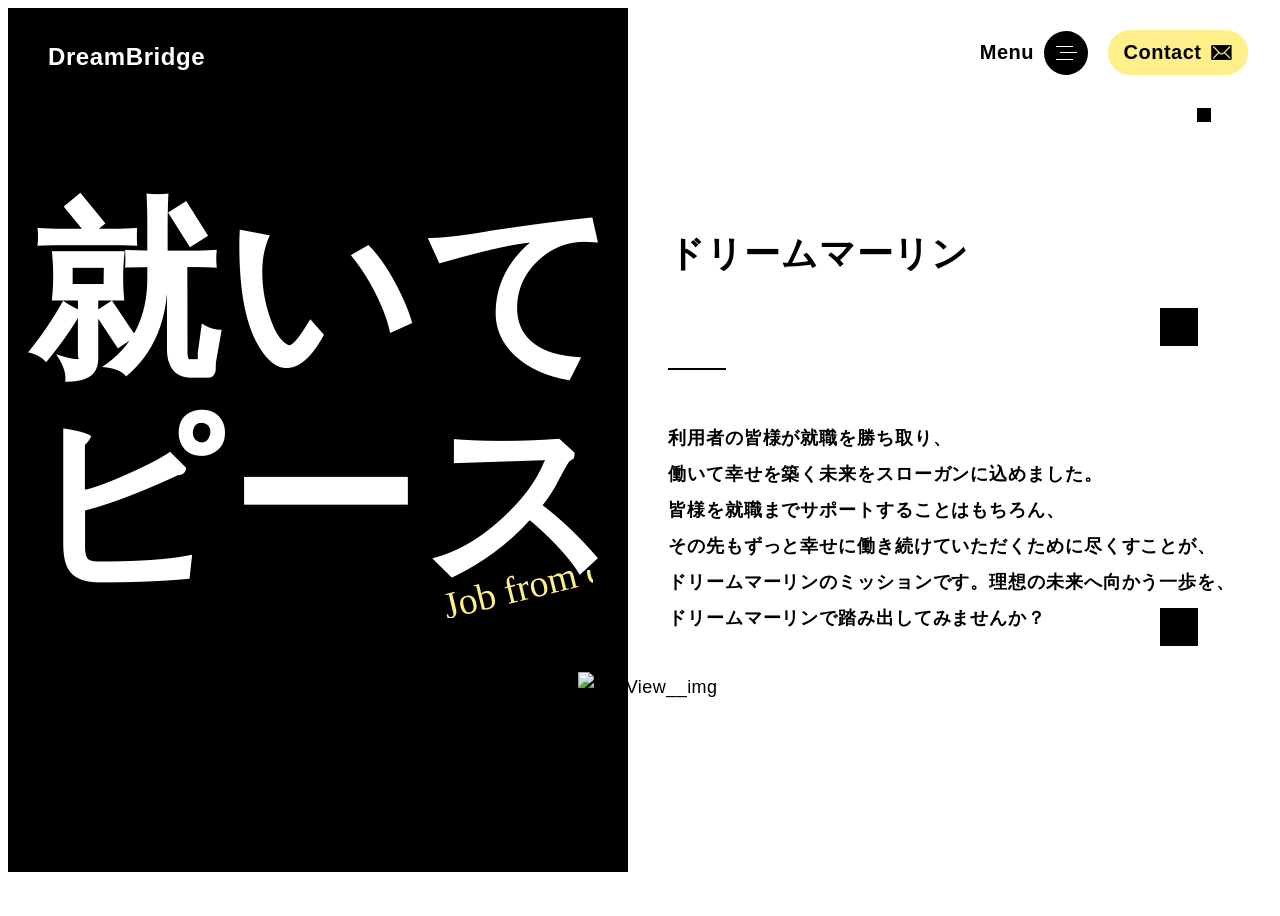
==== commit 661d0f1a: "0317" ====
--- a/index.html
+++ b/index.html
@@ -45,13 +45,17 @@
     <link rel="stylesheet" href="https://unpkg.com/ress/dist/ress.min.css" />
     <!-- CSS -->
     <link rel="stylesheet" href="https://cdn.jsdelivr.net/npm/swiper@12/swiper-bundle.min.css" />
+    <link rel="stylesheet" href="https://cdn.jsdelivr.net/npm/@splidejs/splide@4.1.4/dist/css/splide.min.css" />
     <link rel="stylesheet" href="css/common.css" />
     <link rel="stylesheet" href="css/style.css" />
     <link rel="stylesheet" href="css/index.css" />
     <!-- JS -->
+    <script src="https://cdn.jsdelivr.net/npm/@splidejs/splide@4.1.4/dist/js/splide.min.js"></script>
     <script src="https://cdn.jsdelivr.net/npm/gsap@3.14.1/dist/gsap.min.js"></script>
+    <script src="https://cdn.jsdelivr.net/npm/gsap@3.14.1/dist/ScrollTrigger.min.js"></script>
     <script src="https://cdn.jsdelivr.net/npm/swiper@12/swiper-bundle.min.js"></script>
     <script src="./JS/main.js" defer></script>
+    <script src="./JS/scroll.js" defer></script>
   </head>
   <body>
     <div class="wrapper">
@@ -59,7 +63,7 @@
         <div class="header__wrapper">
           <h1><a href="" class="futura">DreamBridge</a></h1>
           <nav aria-label="main">
-            <div class="header__menu--ic">
+            <div class="header__menu--ic" id="header__menu--ic">
               <p class="futura">Menu</p>
               <p class="hamburger" id="hamburger">
                 <span class="line"></span>
@@ -85,34 +89,34 @@
               <p class="menu-ttl futura">Menu</p>
               <ul class="menu-left__list futura">
                 <li>
-                  <a href="">5 Strengths<span>5つの強み</span></a>
-                </li>
-                <li>
-                  <a href="">Support Results<span>支援実績</span></a>
-                </li>
-                <li>
-                  <a href="">Employment Support<span>就職徹底サポート</span></a>
-                </li>
-                <li>
-                  <a href="">Service<span>サービス事業</span></a>
-                </li>
-                <li>
-                  <a href="">Curriculum<span>学習内容</span></a>
-                </li>
-                <li>
-                  <a href="">Flow to use<span>ご利用の流れ</span></a>
-                </li>
-                <li>
-                  <a href="">Voice<span>利用者の声</span></a>
-                </li>
-                <li>
-                  <a href="">News<span>お知らせ</span></a>
-                </li>
-                <li>
-                  <a href="">Access<span>事業所一覧</span></a>
-                </li>
-                <li>
-                  <a href="">Profile<span>会社概要</span></a>
+                  <a href="#fiveStrengths">5 Strengths<span>5つの強み</span></a>
+                </li>
+                <li>
+                  <a href="#supportResults">Support Results<span>支援実績</span></a>
+                </li>
+                <li>
+                  <a href="#employmentSupport">Employment Support<span>就職徹底サポート</span></a>
+                </li>
+                <li>
+                  <a href="#service">Service<span>サービス事業</span></a>
+                </li>
+                <li>
+                  <a href="#curriculum">Curriculum<span>学習内容</span></a>
+                </li>
+                <li>
+                  <a href="#flowToUse">Flow to use<span>ご利用の流れ</span></a>
+                </li>
+                <li>
+                  <a href="#voice">Voice<span>利用者の声</span></a>
+                </li>
+                <li>
+                  <a href="#news">News<span>お知らせ</span></a>
+                </li>
+                <li>
+                  <a href="#access">Access<span>事業所一覧</span></a>
+                </li>
+                <li>
+                  <a href="#profile">Profile<span>会社概要</span></a>
                 </li>
               </ul>
             </div>
@@ -128,7 +132,7 @@
                   </p>
                 </li>
                 <li>
-                  <a href="" class="menu-right__btn"><span></span>お問合わせフォーム</a>
+                  <a href="" class="menu-right__btn"><span class="btn-icon"></span><span class="btn-text">お問合わせフォーム</span></a>
                 </li>
               </ul>
             </div>
@@ -136,6 +140,46 @@
         </div>
       </div>
       <div class="container">
+        <!-- パララックス■ -->
+        <div class="parallax-squares" aria-hidden="true">
+          <div class="sq sq--fast" style="width: 14px; height: 14px; top: 100px; right: 6%"></div>
+          <div class="sq sq--slow" style="width: 38px; height: 38px; top: 600px; right: 7%"></div>
+          <div class="sq sq--fast" style="width: 14px; height: 14px; top: 900px; left: 5%"></div>
+          <div class="sq sq--fast" style="width: 14px; height: 14px; top: 1550px; right: 6%"></div>
+          <div class="sq sq--normal" style="width: 24px; height: 24px; top: 1900px; left: 6%"></div>
+          <div class="sq sq--fast" style="width: 14px; height: 14px; top: 2300px; right: 5%"></div>
+          <div class="sq sq--normal" style="width: 24px; height: 24px; top: 2700px; left: 7%"></div>
+          <div class="sq sq--fast" style="width: 14px; height: 14px; top: 3100px; right: 6%"></div>
+          <div class="sq sq--slow" style="width: 38px; height: 38px; top: 3450px; left: 5%"></div>
+          <div class="sq sq--fast" style="width: 14px; height: 14px; top: 3700px; right: 7%"></div>
+          <div class="sq sq--fast" style="width: 14px; height: 14px; top: 3950px; left: 6%"></div>
+          <div class="sq sq--fast" style="width: 14px; height: 14px; top: 4250px; right: 5%"></div>
+          <div class="sq sq--fast" style="width: 14px; height: 14px; top: 4600px; left: 7%"></div>
+          <div class="sq sq--normal" style="width: 24px; height: 24px; top: 4950px; right: 6%"></div>
+          <div class="sq sq--fast" style="width: 14px; height: 14px; top: 5300px; left: 5%"></div>
+          <div class="sq sq--slow" style="width: 38px; height: 38px; top: 5600px; right: 7%"></div>
+          <div class="sq sq--fast" style="width: 14px; height: 14px; top: 6050px; right: 6%"></div>
+          <div class="sq sq--normal" style="width: 24px; height: 24px; top: 6500px; left: 6%"></div>
+          <div class="sq sq--fast" style="width: 14px; height: 14px; top: 6900px; right: 5%"></div>
+          <div class="sq sq--fast" style="width: 14px; height: 14px; top: 7100px; left: 7%"></div>
+          <div class="sq sq--fast" style="width: 14px; height: 14px; top: 7450px; right: 6%"></div>
+          <div class="sq sq--normal" style="width: 24px; height: 24px; top: 7800px; left: 5%"></div>
+          <div class="sq sq--slow" style="width: 38px; height: 38px; top: 8100px; right: 7%"></div>
+          <div class="sq sq--fast" style="width: 14px; height: 14px; top: 8500px; left: 6%"></div>
+          <div class="sq sq--fast" style="width: 14px; height: 14px; top: 8800px; right: 5%"></div>
+          <div class="sq sq--normal" style="width: 24px; height: 24px; top: 9200px; left: 7%"></div>
+          <div class="sq sq--fast" style="width: 14px; height: 14px; top: 9650px; right: 6%"></div>
+          <div class="sq sq--fast" style="width: 14px; height: 14px; top: 9950px; left: 5%"></div>
+          <div class="sq sq--slow" style="width: 38px; height: 38px; top: 10300px; right: 7%"></div>
+          <div class="sq sq--fast" style="width: 14px; height: 14px; top: 10700px; left: 6%"></div>
+          <div class="sq sq--fast" style="width: 14px; height: 14px; top: 11050px; right: 5%"></div>
+          <div class="sq sq--normal" style="width: 24px; height: 24px; top: 11400px; left: 7%"></div>
+          <div class="sq sq--fast" style="width: 14px; height: 14px; top: 11700px; right: 6%"></div>
+          <div class="sq sq--fast" style="width: 14px; height: 14px; top: 12000px; left: 5%"></div>
+          <div class="sq sq--normal" style="width: 24px; height: 24px; top: 12300px; right: 7%"></div>
+          <div class="sq sq--fast" style="width: 14px; height: 14px; top: 12500px; left: 6%"></div>
+          <div class="sq sq--slow" style="width: 38px; height: 38px; top: 12750px; right: 5%"></div>
+        </div>
         <div class="firstView">
           <div class="firstView__col">
             <div class="firstView__slogan">
@@ -178,15 +222,19 @@
                       </dl>
                       <dl class="fiveStrengths__main">
                         <dt class="fiveStrengths__title">資格費用全額負担</dt>
+                        <div class="fiveStrengths__img sp_br">
+                          <img src="./images/fiveStrengths_img01.png" alt="fiveStrengths_img01" />
+                        </div>
                         <dd class="fiveStrengths__text">
                           就職や実務で役立つ資格取得費用を全額負担します。資格に関する教材についても、基礎から応用、試験対策まで取り揃えているので、個人のレベルやペースに合わせた学習が可能です。
                         </dd>
                       </dl>
                     </div>
-                    <div class="fiveStrengths__img">
+                    <div class="fiveStrengths__img pc_br">
                       <img src="./images/fiveStrengths_img01.png" alt="fiveStrengths_img01" />
                     </div>
                   </li>
+                  <!--
                   <li class="fiveStrengths__color--black02">
                     <div class="fiveStrengths__desc">
                       <dl class="fiveStrengths__sub futura-bold">
@@ -205,54 +253,65 @@
                       <img src="./images/fiveStrengths_img02.png" alt="fiveStrengths_img02" />
                     </div>
                   </li>
+                  -->
                   <li class="fiveStrengths__color--black03">
                     <div class="fiveStrengths__desc">
                       <dl class="fiveStrengths__sub futura-bold">
-                        <dt class="fiveStrengths__num">03</dt>
+                        <dt class="fiveStrengths__num">02</dt>
                         <dd class="fiveStrengths__eng">training from home</dd>
                       </dl>
                       <dl class="fiveStrengths__main fiveStrengths__white">
                         <dt class="fiveStrengths__title">在宅利用可能</dt>
+                        <div class="fiveStrengths__img sp_br">
+                          <img src="./images/fiveStrengths_img03.png" alt="fiveStrengths_img03" />
+                        </div>
                         <dd class="fiveStrengths__text">
                           通所が困難な方でも、ご自宅での訓練が行える体制を整えています。訓練や生活についての悩み事を日々オンラインでヒアリングするとともに、定期的にご自宅へ訪問し、訓練全般に関する支援を行っております。
                         </dd>
                       </dl>
                     </div>
-                    <div class="fiveStrengths__img">
+                    <div class="fiveStrengths__img pc_br">
                       <img src="./images/fiveStrengths_img03.png" alt="fiveStrengths_img03" />
                     </div>
                   </li>
                   <li class="fiveStrengths__color--black04">
                     <div class="fiveStrengths__desc">
                       <dl class="fiveStrengths__sub futura-bold">
-                        <dt class="fiveStrengths__num">04</dt>
+                        <dt class="fiveStrengths__num">03</dt>
                         <dd class="fiveStrengths__eng">high employment rat</dd>
                       </dl>
                       <dl class="fiveStrengths__main fiveStrengths__white">
                         <dt class="fiveStrengths__title">圧倒的な就職実績</dt>
+                        <div class="fiveStrengths__img sp_br">
+                          <img src="./images/fiveStrengths_img04.png" alt="fiveStrengths_img04" />
+                        </div>
                         <dd class="fiveStrengths__text">
                           元人事やキャリアアドバイザーのサポートにより、高い就職率を実現しています。ビジネスマナーの講座や応募書類の添削・模擬面接、面接同席など徹底してフォローしますので、安心して就職準備に取り組んでいただけます
                         </dd>
                       </dl>
                     </div>
-                    <div class="fiveStrengths__img">
+                    <div class="fiveStrengths__img pc_br">
                       <img src="./images/fiveStrengths_img04.png" alt="fiveStrengths_img04" />
                     </div>
                   </li>
                   <li class="fiveStrengths__color--black05">
                     <div class="fiveStrengths__desc">
                       <dl class="fiveStrengths__sub futura-bold">
-                        <dt class="fiveStrengths__num">05</dt>
+                        <dt class="fiveStrengths__num">04</dt>
                         <dd class="fiveStrengths__eng">IT specialist</dd>
                       </dl>
                       <dl class="fiveStrengths__main fiveStrengths__white">
                         <dt class="fiveStrengths__title">IT専門スタッフ</dt>
+                        <div class="fiveStrengths__img sp_br">
+                          <img src="./images/fiveStrengths_img05.png" alt="fiveStrengths_img05" />
+                        </div>
+
                         <dd class="fiveStrengths__text">
                           プログラミングやデザインなどの専門スキルを持った元IT企業出身のスタッフが多数在籍しているため、未経験でも安心して基礎から実践的なスキルの取得が目指せます。
                         </dd>
                       </dl>
                     </div>
-                    <div class="fiveStrengths__img">
+                    <div class="fiveStrengths__img pc_br">
                       <img src="./images/fiveStrengths_img05.png" alt="fiveStrengths_img05" />
                     </div>
                   </li>
@@ -290,9 +349,7 @@
                       面談<span><img src="./images/employmentSupport_title01.svg" alt="Meeting" /></span>
                     </p>
                     <p class="employmentSupport__img"><img src="./images/employmentSupport_illust01.png" alt="面談" /></p>
-                    <p class="employmentSupport__text">
-                      ご自身の障がいや特性、現在の状況、職種や勤務地などの就職に関するご希望をお伺いし、一人ひとりに合わせた支援計画を作成します。
-                    </p>
+                    <p class="employmentSupport__text">ご自身の障がいや特性、現在の状況、職種や勤務地などの就職に関するご希望をお伺いし、一人ひとりに合わせた支援計画を作成します。</p>
                   </li>
                   <li>
                     <p class="employmentSupport__num futura">[02]</p>
@@ -300,9 +357,7 @@
                       訓練<span><img src="./images/employmentSupport_title02.svg" alt="Training" /></span>
                     </p>
                     <p class="employmentSupport__img"><img src="./images/employmentSupport_illust02.png" alt="訓練" /></p>
-                    <p class="employmentSupport__text">
-                      ITに特化した専門的なスキルの学習を中心に、講座やグループディスカッションを通じて、就労に必要なスキルと知識を習得していきます。
-                    </p>
+                    <p class="employmentSupport__text">ITに特化した専門的なスキルの学習を中心に、講座やグループディスカッションを通じて、就労に必要なスキルと知識を習得していきます。</p>
                   </li>
                   <li>
                     <p class="employmentSupport__num futura">[03]</p>
@@ -310,9 +365,7 @@
                       実習<span><img src="./images/employmentSupport_title03.svg" alt="Internship" /></span>
                     </p>
                     <p class="employmentSupport__img"><img src="./images/employmentSupport_illust03.png" alt="実習" /></p>
-                    <p class="employmentSupport__text">
-                      訓練では体験できない実務経験の中から、就職に必要なスキルやマナーを学ぶとともに、訓練で培ったスキルを企業にアピールしていきます。
-                    </p>
+                    <p class="employmentSupport__text">訓練では体験できない実務経験の中から、就職に必要なスキルやマナーを学ぶとともに、訓練で培ったスキルを企業にアピールしていきます。</p>
                   </li>
                   <li>
                     <p class="employmentSupport__num futura">[04]</p>
@@ -320,9 +373,7 @@
                       就職<span><img src="./images/employmentSupport_title04.svg" alt="Start Working" /></span>
                     </p>
                     <p class="employmentSupport__img"><img src="./images/employmentSupport_illust04.png" alt="就職" /></p>
-                    <p class="employmentSupport__text">
-                      応募書類の添削や模擬面接の実施など就職までサポートします。また、就職後も長く働き続けていただけるよう、定着支援も行っていきます。
-                    </p>
+                    <p class="employmentSupport__text">応募書類の添削や模擬面接の実施など就職までサポートします。また、就職後も長く働き続けていただけるよう、定着支援も行っていきます。</p>
                   </li>
                 </ul>
               </section>
@@ -357,28 +408,138 @@
                 <h3>学習内容</h3>
                 <div class="curriculum__wrapper01">
                   <div class="curriculum__container01">
-                    <div class="curriculum__content-box">
-                      <div class="curriculum__Category">
-                        <p class="curriculum__Category-title source-bold">グラフィックデザイン<br />webデザイン</p>
-                        <p class="curriculum__text">
-                          デザインソフトの基礎から学び、情報を視覚的にわかりやすく伝えるスキルを<br class="pc_br" />身につけていきます。
-                        </p>
-                        <ul class="curriculum__list">
-                          <li class="curriculum__item">Photoshop</li>
-                          <li class="curriculum__item">Illustrator</li>
-                          <li class="curriculum__item">AdobeXD</li>
-                          <li class="curriculum__item">Figma</li>
-                          <li class="curriculum__item">HTML&CSS</li>
-                          <li class="curriculum__item">Javascript</li>
-                          <li class="curriculum__item">InDesign</li>
-                          <li class="curriculum__item">WordPress</li>
-                          <li class="curriculum__item">Wix</li>
-                          <li class="curriculum__item">STUDIO</li>
-                          <li class="curriculum__item">Live2D</li>
-                          <li class="curriculum__item">Blender</li>
+                    <section class="splide" aria-label="カリキュラムスライダー">
+                      <div class="splide__track">
+                        <ul class="splide__list">
+                          <li class="splide__slide curriculum__container">
+                            <div class="curriculum__content-box">
+                              <div class="curriculum__Category">
+                                <p class="curriculum__Category-title source-bold">グラフィックデザイン<br />webデザイン</p>
+                                <p class="curriculum__text">デザインソフトの基礎から学び、情報を視覚的にわかりやすく伝えるスキルを<br class="pc_br" />身につけていきます。</p>
+                                <ul class="curriculum__list">
+                                  <li class="curriculum__item">Photoshop</li>
+                                  <li class="curriculum__item">Illustrator</li>
+                                  <li class="curriculum__item">AdobeXD</li>
+                                  <li class="curriculum__item">Figma</li>
+                                  <li class="curriculum__item">HTML&CSS</li>
+                                  <li class="curriculum__item">Javascript</li>
+                                  <li class="curriculum__item">InDesign</li>
+                                  <li class="curriculum__item">WordPress</li>
+                                  <li class="curriculum__item">Wix</li>
+                                  <li class="curriculum__item">STUDIO</li>
+                                  <li class="curriculum__item">Live2D</li>
+                                  <li class="curriculum__item">Blender</li>
+                                </ul>
+                              </div>
+                            </div>
+                          </li>
+                          <li class="splide__slide curriculum__container">
+                            <div class="curriculum__content-box">
+                              <div class="curriculum__Category">
+                                <p class="curriculum__Category-title source-bold">プログラミング</p>
+                                <p class="curriculum__text">PC作業の効率化させるツールやアプリの開発を目指し、<br class="pc_br" />プログラミングの基礎から学んでいきます。</p>
+                                <ul class="curriculum__list">
+                                  <li class="curriculum__item">Javascript</li>
+                                  <li class="curriculum__item">Java</li>
+                                  <li class="curriculum__item">PHP</li>
+                                  <li class="curriculum__item">Python</li>
+                                  <li class="curriculum__item">C言語</li>
+                                  <li class="curriculum__item">C++</li>
+                                  <li class="curriculum__item">C#</li>
+                                  <li class="curriculum__item">Go</li>
+                                  <li class="curriculum__item">MySQL</li>
+                                  <li class="curriculum__item">Linux</li>
+                                  <li class="curriculum__item">Git</li>
+                                  <li class="curriculum__item">AWS</li>
+                                </ul>
+                              </div>
+                            </div>
+                          </li>
+                          <li class="splide__slide curriculum__container">
+                            <div class="curriculum__content-box">
+                              <div class="curriculum__Category">
+                                <p class="curriculum__Category-title source-bold">動画編集<br />3Dデザイン</p>
+                                <p class="curriculum__text">プロが使用する専用ソフトの基本操作を学び、多彩な表現方法を駆使して、<br class="pc_br" />楽しく、実践的な作品を制作していきます。</p>
+                                <ul class="curriculum__list">
+                                  <li class="curriculum__item">Premiere Pro</li>
+                                  <li class="curriculum__item">AfterEffect</li>
+                                  <li class="curriculum__item">Illustrator</li>
+                                  <li class="curriculum__item">Audition</li>
+                                  <li class="curriculum__item">Live2D</li>
+                                  <li class="curriculum__item">Blender</li>
+                                </ul>
+                              </div>
+                            </div>
+                          </li>
+                          <li class="splide__slide curriculum__container">
+                            <div class="curriculum__content-box">
+                              <div class="curriculum__Category">
+                                <p class="curriculum__Category-title source-bold">事務</p>
+                                <p class="curriculum__text">
+                                  基本的なPC操作からMicrosoft Office関連の資格取得の学習、<br class="pc_br" />メール・チャット対応まで、実務に直結する事務スキルを段階的に習得していきます。
+                                </p>
+                                <ul class="curriculum__list">
+                                  <li class="curriculum__item">PC基本操作</li>
+                                  <li class="curriculum__item">タイピング</li>
+                                  <li class="curriculum__item">Word</li>
+                                  <li class="curriculum__item">Excel</li>
+                                  <li class="curriculum__item">PowerPoint</li>
+                                  <li class="curriculum__item">Access</li>
+                                  <li class="curriculum__item">マクロ・VBA</li>
+                                  <li class="curriculum__item">メール</li>
+                                  <li class="curriculum__item">チャット</li>
+                                  <li class="curriculum__item">WEB会議</li>
+                                </ul>
+                              </div>
+                            </div>
+                          </li>
+                          <li class="splide__slide curriculum__container">
+                            <div class="curriculum__content-box">
+                              <div class="curriculum__Category">
+                                <p class="curriculum__Category-title source-bold">コミュニケーション<br />自己管理</p>
+                                <p class="curriculum__text">個別ワークやグループワークを通して自己理解を深め、<br class="pc_br" />他者との関わり方や実践的なコミュニケーション力を育成します。</p>
+                                <ul class="curriculum__list">
+                                  <li class="curriculum__item">SST</li>
+                                  <li class="curriculum__item">JST</li>
+                                  <li class="curriculum__item">グループワーク</li>
+                                  <li class="curriculum__item">自己理解・自己分析</li>
+                                  <li class="curriculum__item">ビジネスマナー</li>
+                                  <li class="curriculum__item">アンガーマネジメント</li>
+                                  <li class="curriculum__item">職業適性理解</li>
+                                  <li class="curriculum__item">健康管理・生活管理</li>
+                                  <li class="curriculum__item">レクリエーション</li>
+                                  <li class="curriculum__item">マインドフルネス</li>
+                                  <li class="curriculum__item">ストレスコントロール</li>
+                                  <li class="curriculum__item">コミュニケーション</li>
+                                </ul>
+                              </div>
+                            </div>
+                          </li>
+                          <li class="splide__slide curriculum__container">
+                            <div class="curriculum__content-box">
+                              <div class="curriculum__Category">
+                                <p class="curriculum__Category-title source-bold">就職活動</p>
+                                <p class="curriculum__text">
+                                  応募書類の作成支援に加え、自己PRや志望動機の添削・模擬面接の実施など、<br class="pc_br" />実践的なサポートを通じて、希望企業への内定獲得を全力でバックアップします。
+                                </p>
+                                <ul class="curriculum__list">
+                                  <li class="curriculum__item">履歴書作成</li>
+                                  <li class="curriculum__item">職務経歴書作成</li>
+                                  <li class="curriculum__item">障害説明書作成</li>
+                                  <li class="curriculum__item">職場実習</li>
+                                  <li class="curriculum__item">面接対策</li>
+                                  <li class="curriculum__item">企業研究・業界研究</li>
+                                  <li class="curriculum__item">志望動機作成</li>
+                                  <li class="curriculum__item">自己PR作成</li>
+                                  <li class="curriculum__item">就活講座</li>
+                                  <li class="curriculum__item">ポートフォリオ制作</li>
+                                </ul>
+                              </div>
+                            </div>
+                          </li>
                         </ul>
                       </div>
-                    </div>
+                    </section>
                   </div>
                 </div>
                 <div class="curriculum__wrapper02">
@@ -444,10 +605,7 @@
                     <div class="flowToUse__box--content">
                       <span class="flowToUse__flow futura-bold">04</span>
                       <p class="flowToUse__title">契約・利用開始</p>
-                      <p class="flowToUse__text">
-                        受給者証が支給されましたら、事業所との契約手続きを行い、ご利用開始となります。
-                        就職に向けて一緒にプログラムに取り組んでいきましょう！
-                      </p>
+                      <p class="flowToUse__text">受給者証が支給されましたら、事業所との契約手続きを行い、ご利用開始となります。 就職に向けて一緒にプログラムに取り組んでいきましょう！</p>
                     </div>
                   </div>
                 </div>
@@ -498,23 +656,19 @@
                         <div class="swiper-box">
                           <p class="voice__img"><img src="./images/voice_illust01.png" alt="利用者の声" /></p>
                           <div class="voice__content">
-                            <p class="voice__title">復職への不安が、<br class="pc_br" />自信に変わりました！</p>
-                            <p class="voice__text">
-                              仕事や人間関係につまずき自信をなくしていましたが、職員のみなさんに寄り添ってもらいながら訓練に励むうちに少しずつ前向きになれました。今では再就職を果たし、自信を持って笑顔で働けるようになりました。
-                            </p>
-                            <p class="voice__people">発達障害/ADHD 30代・女性</p>
+                            <p class="voice__title">継続する力が、<br class="pc_br" />身につきました</p>
+                            <p class="voice__text">最初は通所も不安でしたが、少しずつ通う習慣が定着。小さな成功体験を積み重ねることで、自信と継続力が身につきました。</p>
+                            <p class="voice__people">精神障害/適応障害 30代・女性</p>
                           </div>
                         </div>
                       </div>
                       <div class="swiper-slide">
                         <div class="swiper-box">
                           <p class="voice__img"><img src="./images/voice_illust02.png" alt="利用者の声" /></p>
-                          <p class="voice__title">訓練したことを活かせる<br class="pc_br" />会社に就職できました</p>
+                          <p class="voice__title">自分に合う働き方が、<br class="pc_br" />見つかった</p>
                           <div class="voice__content">
-                            <p class="voice__text">
-                              前職でうつ病が再発し、休職を挟んで退職しました。その後、ドリームマーリンへ通所を開始し、デザインスキル向上のためコーディングの学習に取り組みました。通所してから３か月程で就職が決まり、名刺やホームページのデザインに携わっています。
-                            </p>
-                            <p class="voice__people">発達障害/ADHD 40代・男性</p>
+                            <p class="voice__text">体調に配慮した訓練で無理なく通所でき、自分の得意・不得意を整理。支援員と相談しながら現実的な働き方が見えてきました。</p>
+                            <p class="voice__people">精神障害/双極性障害 20代・男性</p>
                           </div>
                         </div>
                       </div>
@@ -522,11 +676,9 @@
                         <div class="swiper-box">
                           <p class="voice__img"><img src="./images/voice_illust02.png" alt="利用者の声" /></p>
                           <div class="voice__content">
-                            <p class="voice__title">なりたい自分と向き合う、<br class="pc_br" />有意義な時間</p>
-                            <p class="voice__text">
-                              気持ちの浮き沈みで生活リズムが崩れやすい状態でしたが、職員さんとの報連相で励ましや気づきを感じ、自分の特性や考え方に向き合うことができました。就職先も決まり、自分らしい人生を歩めていることを実感しています。
-                            </p>
-                            <p class="voice__people">精神障害/うつ病 30代・男性</p>
+                            <p class="voice__title">在宅でも一歩ずつ、<br class="pc_br" />自信を積み重ねて</p>
+                            <p class="voice__text">外出が難しく在宅利用を開始。不安もありましたが、オンライン支援で生活リズムが整い、自信がつきました。就職に向けて前向きに取り組めています。</p>
+                            <p class="voice__people">身体障害/脊髄損傷 50代・男性</p>
                           </div>
                         </div>
                       </div>
@@ -812,5 +964,11 @@
         </footer>
       </div>
     </div>
+    <!-- TOPに戻るボタン -->
+    <button class="back-to-top" id="backToTop" aria-label="TOPに戻る">
+      <svg xmlns="http://www.w3.org/2000/svg" viewBox="0 0 24 24" fill="none" stroke="currentColor" stroke-width="2.5" stroke-linecap="round" stroke-linejoin="round">
+        <polyline points="18 15 12 9 6 15"></polyline>
+      </svg>
+    </button>
   </body>
 </html>
--- a/css/common.css
+++ b/css/common.css
@@ -17,15 +17,14 @@
 }
 html {
   font-size: 62.5%;
+  scroll-behavior: smooth;
 }
 body {
   width: 100vw;
   height: 100vh;
   font-size: 1.8rem;
   line-height: 1.667;
-  font-family:
-    "Helvetica Neue", "Arial", "hiragino-kaku-gothic-pron", "Hiragino Sans", "ヒラギノ角ゴシック", YuGothic, "Yu Gothic", "メイリオ", Meiryo,
-    "ＭＳ Ｐゴシック", "MS PGothic", sans-serif;
+  font-family: "Helvetica Neue", "Arial", "hiragino-kaku-gothic-pron", "Hiragino Sans", "ヒラギノ角ゴシック", YuGothic, "Yu Gothic", "メイリオ", Meiryo, "ＭＳ Ｐゴシック", "MS PGothic", sans-serif;
 }
 img {
   width: 100%;
@@ -42,10 +41,16 @@
 .pc_br {
   display: block;
 }
+.sp_br {
+  display: none;
+}
 @media screen and (max-width: 768px) {
   .pc_br {
     display: none;
   }
+  .sp_br {
+    display: block;
+  }
 }
 
 /* スクロール禁止 */
@@ -54,16 +59,12 @@
 }
 /* fonts */
 .futura {
-  font-family:
-    "futura-pt", "Helvetica Neue", "Helvetica", "Arial", "Hiragino Sans", "ヒラギノ角ゴシック", YuGothic, "Yu Gothic", "メイリオ", Meiryo,
-    "ＭＳ Ｐゴシック", "MS PGothic", sans-serif;
+  font-family: "futura-pt", "Helvetica Neue", "Helvetica", "Arial", "Hiragino Sans", "ヒラギノ角ゴシック", YuGothic, "Yu Gothic", "メイリオ", Meiryo, "ＭＳ Ｐゴシック", "MS PGothic", sans-serif;
   font-weight: 700;
   font-style: normal;
 }
 .futura-bold {
-  font-family:
-    "futura-pt-bold", "Helvetica Neue", "Helvetica", "Arial", "Hiragino Sans", "ヒラギノ角ゴシック", YuGothic, "Yu Gothic", "メイリオ", Meiryo,
-    "ＭＳ Ｐゴシック", "MS PGothic", sans-serif;
+  font-family: "futura-pt-bold", "Helvetica Neue", "Helvetica", "Arial", "Hiragino Sans", "ヒラギノ角ゴシック", YuGothic, "Yu Gothic", "メイリオ", Meiryo, "ＭＳ Ｐゴシック", "MS PGothic", sans-serif;
   font-weight: 700;
   font-style: normal;
 }
@@ -191,20 +192,26 @@
   right: 2px;
 }
 
-/* 全画面メニュー */
+/* =================================================
+   全画面メニュー (Overlay Menu)
+   ================================================= */
+
+/* メニュー全体 */
 .menu-overlay {
   position: fixed;
   top: 0;
-  right: 0;
+  right: -100%;
   width: 100vw;
   height: 100vh;
   background: var(--color-white);
-  color: var(--color-black);
-  display: flex;
-  justify-content: center;
-  align-items: center;
+  z-index: 999;
+  display: flex;
   overflow: hidden;
-  z-index: 999;
+}
+.menu-container {
+  display: flex;
+  width: 100%;
+  height: 100%;
 }
 /* 閉じるボタン（右上） */
 .close-btn__container {
@@ -213,8 +220,13 @@
   height: 89px;
   display: flex;
   justify-content: flex-end;
-  position: fixed;
+  position: absolute;
   top: 0;
+  right: 0;
+  left: 0;
+  margin: 0 auto;
+  padding-right: 160px;
+  z-index: 10001;
 }
 .close-btn {
   font-size: 2rem;
@@ -248,90 +260,149 @@
 .close-btn span::after {
   transform: translateY(-50%) rotate(-20deg);
 }
-.menu-container {
-  display: flex;
-  width: 100vw;
-  height: 100vh;
-}
+/* 共通：パネル設定 */
 .menu-left,
 .menu-right {
   flex: 1;
-  display: flex;
-  padding-top: 120px;
-}
+  height: 100%;
+  display: flex;
+  flex-direction: column;
+  padding-top: 100px;
+  position: relative;
+  will-change: transform;
+}
+
+/* 左パネル（MENU） */
+.menu-left {
+  background-color: var(--color-white);
+  align-items: flex-end;
+  padding-right: 60px;
+}
+
+/* 右パネル（CONTACT） */
+.menu-right {
+  background-color: var(--color-yellow);
+  align-items: flex-start;
+  padding-left: 60px;
+}
+/* 共通：コンテンツラッパー */
+.menu-left__wrapper,
+.menu-right__wrapper {
+  width: 100%;
+  max-width: 550px;
+  display: flex;
+  flex-direction: column;
+}
+/* 共通：タイトル */
 .menu-ttl {
-  font-size: 4.4rem;
-  line-height: 3.4rem;
-  padding-bottom: 3rem;
+  font-size: 2rem;
+  line-height: 1.2;
+  padding-bottom: 2rem;
 }
 .menu-left .menu-ttl {
   border-bottom: 1px solid var(--color-black);
-}
-.menu-left {
-  flex: 56.667;
-  justify-content: right;
-}
-.menu-left__wrapper {
-  width: 730px;
-  display: flex;
-  justify-content: left;
-  flex-direction: column;
-  margin-left: 50px;
-}
-.menu-left__wrapper .menu-ttl {
-  max-width: 550px;
-}
+  margin-bottom: 2rem;
+}
+/* 左パネル：リスト */
 .menu-left .menu-left__list {
-  font-size: 4.4rem;
-  line-height: 3.4rem;
-  margin-top: 3rem;
-  display: flex;
-  flex-direction: column;
-  row-gap: 0.4rem;
-}
-
-.menu-left ul li span {
+  font-size: 2.8rem;
+  line-height: 1.2;
+  display: flex;
+  flex-direction: column;
+  row-gap: 1rem;
+}
+.menu-left ul li a span {
   font-size: 1.2rem;
   font-weight: bold;
   padding-left: 1.5rem;
 }
-.menu-right {
-  flex: 43.333;
-  background-color: #ffef8a;
-  justify-content: left;
-}
-.menu-right__wrapper {
-  display: flex;
-  justify-content: right;
-  flex-direction: column;
-  padding-left: 100px;
-}
+/* 右パネル：テキストとボタン */
 .menu-right__text {
   font-size: 1.6rem;
-  margin-bottom: 20px;
+  margin-bottom: 2rem;
 }
 .menu-right__btn {
-  color: var(--color-white);
-  background-color: var(--color-black);
+  color: var(--color-black);
+  background-color: transparent;
+  border: 1.5px solid var(--color-black);
   text-decoration: none;
   width: 256px;
-  padding: 0.5rem 0rem;
+  padding: 1.2rem 0;
   font-size: 1.8rem;
   border-radius: 100px;
   display: flex;
   align-items: center;
   justify-content: center;
   column-gap: 8px;
-}
-.menu-right__btn span {
-  display: inline-block;
-}
-.menu-right__btn span::after {
+  overflow: hidden;
+  position: relative;
+  transition:
+    color 0.4s ease-in-out,
+    border-color 0.4s ease-in-out;
+}
+.menu-right__btn:hover {
+  color: var(--color-white);
+  border-color: var(--color-black);
+}
+/* メールアイコン：通常は黒、ホバーで白 */
+.menu-right__btn span.btn-icon:not(.ripple)::after {
   content: url("../images/mail_white.svg");
   display: block;
   width: 21px;
   height: 15px;
   line-height: 0;
+  filter: invert(1);
+  transition: filter 0.4s ease-in-out;
+}
+.menu-right__btn:hover span:not(.ripple)::after {
+  filter: invert(0);
+}
+/* リップル */
+.menu-right__btn .ripple {
+  position: absolute;
+  display: block;
+  width: 0;
+  height: 0;
+  border-radius: 50%;
+  background-color: var(--color-black);
+  transition:
+    width 0.4s ease-in-out,
+    height 0.4s ease-in-out;
+  transform: translate(-50%, -50%);
+  z-index: 0;
+  pointer-events: none;
+}
+.menu-right__btn:hover .ripple {
+  width: 576px;
+  height: 576px;
+}
+.menu-right__btn span:not(.ripple) {
+  position: relative;
+  z-index: 1;
+}
+.menu-right__btn > :not(span) {
+  position: relative;
+  z-index: 1;
+}
+/* --- アニメーション要素の初期状態 (右からフェードイン) --- */
+.menu-ttl,
+.menu-left__list li,
+.menu-right__text,
+.menu-right__btn {
+  opacity: 0;
+  transform: translateX(60px);
+  clip-path: inset(0 0 0 100%);
+  pointer-events: none;
+  visibility: hidden;
+  transition: none;
+}
+/* 展開時 */
+.menu-overlay.is-open .menu-ttl,
+.menu-overlay.is-open .menu-left__list li,
+.menu-overlay.is-open .menu-right__text,
+.menu-overlay.is-open .menu-right__btn {
+  pointer-events: auto;
+  visibility: visible;
 }
 /* footer */
 footer {
@@ -389,6 +460,93 @@
   font-weight: bold;
 }
 
+/*　画面サイズが768px以下　*/
+@media screen and (max-width: 768px) {
+  body {
+    font-size: 2.8rem;
+  }
+}
+
 /*　画面サイズが375px以下　*/
 @media screen and (max-width: 375px) {
 }
+/* TOPに戻るボタン */
+.back-to-top {
+  position: fixed;
+  bottom: 40px;
+  right: 40px;
+  width: 60px;
+  height: 60px;
+  border-radius: 50%;
+  background-color: var(--color-black);
+  color: var(--color-white);
+  border: none;
+  cursor: pointer;
+  display: flex;
+  align-items: center;
+  justify-content: center;
+  z-index: 900;
+  opacity: 0;
+  transform: translateY(20px);
+  pointer-events: none;
+  transition:
+    opacity 0.4s ease,
+    transform 0.4s ease,
+    background-color 0.2s ease;
+}
+.back-to-top.is-visible {
+  opacity: 1;
+  transform: translateY(0);
+  pointer-events: auto;
+}
+.back-to-top:hover {
+  background-color: #333;
+}
+.back-to-top svg {
+  width: 22px;
+  height: 22px;
+  display: block;
+}
+
+/* ===== パララックス■ ===== */
+.parallax-squares {
+  position: absolute;
+  top: 0;
+  left: 0;
+  width: 100%;
+  height: 100%;
+  pointer-events: none;
+  z-index: 0;
+  overflow: hidden;
+}
+.sq {
+  position: absolute;
+  background-color: var(--color-black);
+  will-change: transform;
+}
+
+/*　画面サイズが768px以下　*/
+@media screen and (max-width: 768px) {
+  .header__menu--ic,
+  .header__contact--ic {
+    column-gap: 1.5rem;
+  }
+  header {
+    padding: 0 30px;
+  }
+  header nav {
+    font-size: 2.8rem;
+  }
+  .header__contact--ic {
+    display: none;
+  }
+  .hamburger {
+    width: 80px;
+    height: 80px;
+    row-gap: 0.9rem;
+  }
+  .hamburger .line {
+    width: 30px;
+    height: 2px;
+  }
+}
--- a/css/style.css
+++ b/css/style.css
@@ -0,0 +1 @@
+@charset "UTF-8";
--- a/css/index.css
+++ b/css/index.css
@@ -99,7 +99,7 @@
 .fiveStrengths__list {
   display: flex;
   flex-direction: column;
-  row-gap: 50px;
+  row-gap: 0;
   margin: 60px 0 120px;
 }
 .fiveStrengths__list li {
@@ -108,6 +108,28 @@
   flex-direction: row;
   align-items: flex-start;
   justify-content: space-between;
+  position: sticky;
+  top: 89px; /* ヘッダー高さ */
+  transform-origin: center top;
+}
+.fiveStrengths__list li:nth-child(1) {
+  z-index: 1;
+  margin-bottom: 24px;
+}
+.fiveStrengths__list li:nth-child(2) {
+  z-index: 2;
+  margin-bottom: 24px;
+}
+.fiveStrengths__list li:nth-child(3) {
+  z-index: 3;
+  margin-bottom: 24px;
+}
+.fiveStrengths__list li:nth-child(4) {
+  z-index: 4;
+  margin-bottom: 24px;
+}
+.fiveStrengths__list li:nth-child(5) {
+  z-index: 5;
 }
 .fiveStrengths__img {
   width: 100%;
@@ -329,11 +351,17 @@
 }
 .curriculum__container01 {
   width: 100vw;
-  background:
-    linear-gradient(rgba(0, 0, 0, 0.7), rgba(0, 0, 0, 0.7)), url(../images/curriculum_bg.jpg);
+  background: linear-gradient(rgba(0, 0, 0, 0.7), rgba(0, 0, 0, 0.7)), url(../images/curriculum_bg.jpg);
   background-repeat: no-repeat;
   background-size: cover;
   background-position: center;
+}
+.splide__pagination {
+  bottom: 5.5em;
+}
+.splide__pagination {
+  left: 65rem;
+  right: auto;
 }
 .curriculum__content-box {
   color: #fff;
@@ -466,7 +494,6 @@
   overflow: hidden;
 }
 /* ご利用の流れ */
-
 .flowToUse__box00 {
   width: 100vw;
   margin: 0 calc(50% - 50vw);
@@ -908,7 +935,7 @@
   display: block;
   background-color: var(--color-black);
   color: var(--color-white);
-  width: 508px;
+  width: 280px;
   border-radius: 500px;
   text-align: center;
   padding: 10px 0;
@@ -931,6 +958,144 @@
   filter: invert(1);
 }
 
+/*　画面サイズが768px以下　*/
+@media screen and (max-width: 768px) {
+  .firstView__col {
+    width: 100%;
+    height: auto;
+    flex-direction: column;
+  }
+  .firstView__slogan {
+    justify-content: center;
+    padding: 130px 0 90px;
+  }
+  .firstView__slogan--container,
+  .firstView__desc--container {
+    width: 100%;
+  }
+  .firstView__slogan--main {
+    height: 380px;
+    font-size: 16.6rem;
+    text-align: center;
+    background-position: bottom 6px right 110px;
+  }
+
+  .firstView__img {
+    max-width: 100%;
+    padding: 3rem 3rem;
+    height: auto;
+    margin-top: 0;
+    background: url(../images/black_bg-news.svg), url(../images/black_bg-news.svg);
+    background-size: 160px 160px;
+    background-position:
+      top 0rem left 2rem,
+      bottom 0rem right 2rem;
+    background-repeat: no-repeat;
+  }
+  .firstView__img img {
+    max-width: 648px;
+    height: 490px;
+    object-fit: cover;
+  }
+  .firstView__desc {
+    padding: 80px 30px 100px;
+  }
+  .firstView__desc--title {
+    font-size: 4.4rem;
+    text-align: center;
+    margin-bottom: 4rem;
+  }
+  .firstView__desc--text {
+    font-size: 2.8rem;
+  }
+  .firstView__desc--title::after {
+    left: 50%;
+  }
+  /* SP: stickyスタック維持 + SPレイアウト調整 */
+  .fiveStrengths__list {
+    row-gap: 0;
+  }
+  .fiveStrengths__list li {
+    flex-direction: column;
+    padding: 60px 40px 80px;
+    align-items: center;
+    top: 60px; /* SP時のヘッダー高さ相当 */
+    margin-bottom: -1px !important;
+  }
+  .fiveStrengths__sub {
+    justify-content: center;
+  }
+  .fiveStrengths__main {
+    display: flex;
+    justify-content: center;
+    flex-direction: column;
+    align-items: center;
+  }
+  .fiveStrengths__title {
+    text-align: center;
+    margin: 2.5rem 0;
+  }
+  .fiveStrengths__img {
+    margin-bottom: 2.5rem;
+    max-width: 480px;
+  }
+  .fiveStrengths__text {
+    font-size: 2.8rem;
+    max-width: 100%;
+  }
+  .supportResults__list {
+    flex-direction: column;
+    row-gap: 6rem;
+    align-items: center;
+  }
+  .supportResults__list li {
+    width: 550px;
+  }
+  .supportResults__text {
+    font-size: 2.8rem;
+  }
+  .employmentSupport__list li {
+    width: 555px;
+    border-radius: 274px;
+  }
+  .employmentSupport h3 {
+    margin-bottom: 7rem;
+  }
+  .employmentSupport__title span {
+    top: -21px;
+    left: -37px;
+  }
+  .employmentSupport__title {
+    font-size: 5.6rem;
+    line-height: 1;
+  }
+  .employmentSupport__text {
+    width: 360px;
+  }
+  .service__wrapper {
+    width: 100%;
+    background-image: none;
+    margin: 0;
+    margin-top: 150px;
+    padding: 0;
+  }
+  .service__list {
+    flex-direction: column;
+    align-items: center;
+    row-gap: 225px;
+  }
+  .service__list li {
+    width: 100%;
+  }
+  .service__item {
+    width: 100%;
+  }
+  .service__text {
+    width: 100%;
+    padding: 0 2rem;
+  }
+}
+
 /*　画面サイズが375px以下　*/
 @media screen and (max-width: 375px) {
   .firstView {
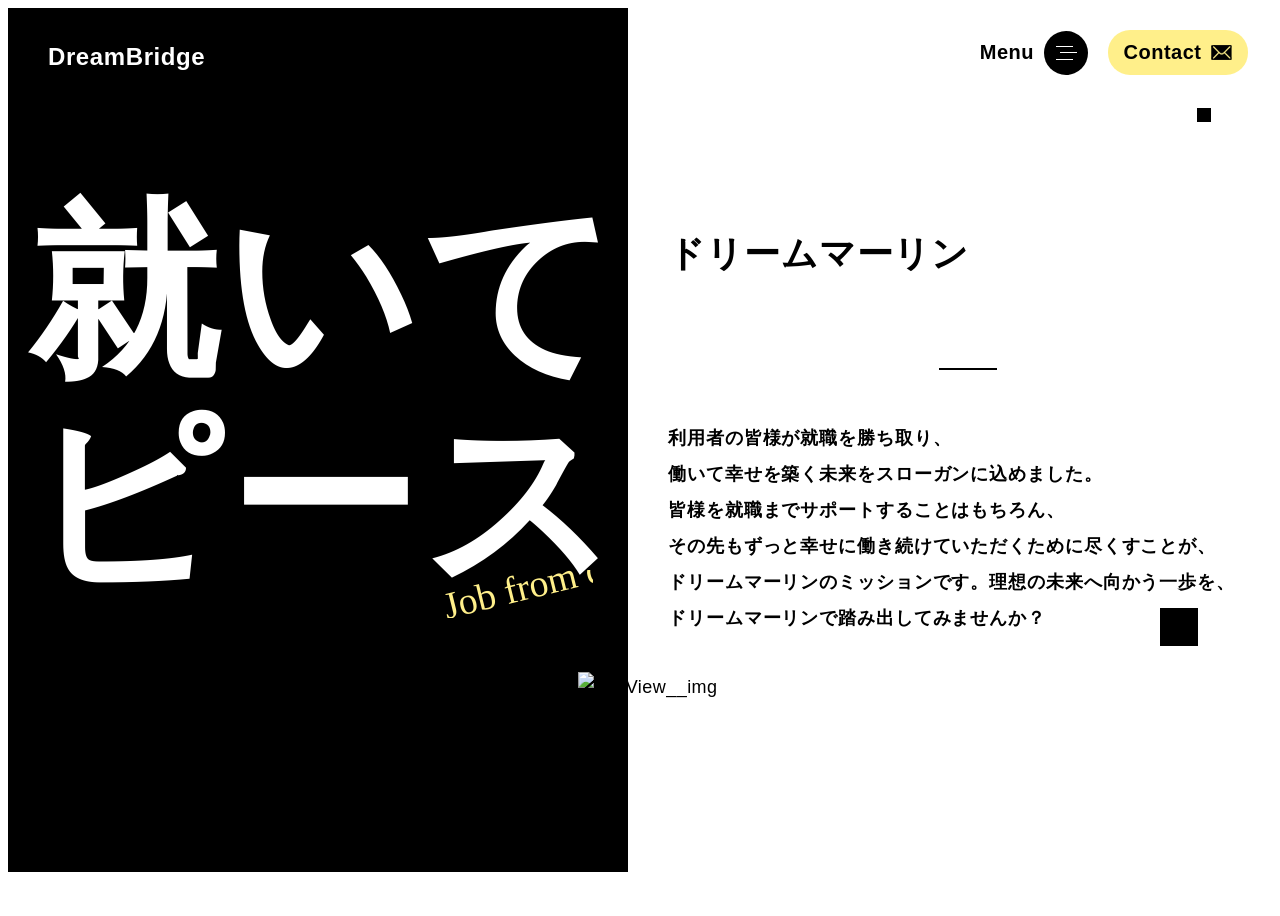
==== commit 6bf82751: "0319" ====
--- a/index.html
+++ b/index.html
@@ -170,7 +170,6 @@
           <div class="sq sq--normal" style="width: 24px; height: 24px; top: 9200px; left: 7%"></div>
           <div class="sq sq--fast" style="width: 14px; height: 14px; top: 9650px; right: 6%"></div>
           <div class="sq sq--fast" style="width: 14px; height: 14px; top: 9950px; left: 5%"></div>
-          <div class="sq sq--slow" style="width: 38px; height: 38px; top: 10300px; right: 7%"></div>
           <div class="sq sq--fast" style="width: 14px; height: 14px; top: 10700px; left: 6%"></div>
           <div class="sq sq--fast" style="width: 14px; height: 14px; top: 11050px; right: 5%"></div>
           <div class="sq sq--normal" style="width: 24px; height: 24px; top: 11400px; left: 7%"></div>
@@ -211,8 +210,8 @@
           <div class="main__wrapper">
             <div class="main__container">
               <section class="fiveStrengths" id="fiveStrengths">
-                <h2 class="futura-bold">5 Strengths</h2>
-                <h3>ドリームマーリンの５つの強み</h3>
+                <h2 class="futura-bold">4 Strengths</h2>
+                <h3>ドリームマーリンの4つの強み</h3>
                 <ul class="fiveStrengths__list">
                   <li class="fiveStrengths__color--black01">
                     <div class="fiveStrengths__desc">
@@ -464,6 +463,8 @@
                                   <li class="curriculum__item">Premiere Pro</li>
                                   <li class="curriculum__item">AfterEffect</li>
                                   <li class="curriculum__item">Illustrator</li>
+                                  <li class="curriculum__item">Photoshop</li>
+                                  <li class="curriculum__item">DaVinci Resolve</li>
                                   <li class="curriculum__item">Audition</li>
                                   <li class="curriculum__item">Live2D</li>
                                   <li class="curriculum__item">Blender</li>
@@ -509,8 +510,6 @@
                                   <li class="curriculum__item">健康管理・生活管理</li>
                                   <li class="curriculum__item">レクリエーション</li>
                                   <li class="curriculum__item">マインドフルネス</li>
-                                  <li class="curriculum__item">ストレスコントロール</li>
-                                  <li class="curriculum__item">コミュニケーション</li>
                                 </ul>
                               </div>
                             </div>
@@ -546,8 +545,10 @@
                   <div class="curriculum__container02">
                     <div class="curriculum__background-circle"></div>
                     <div class="curriculum__center-content">
-                      <p class="curriculum__catchphrase">実際に取得できる！</p>
-                      <h2 class="curriculum__main-title">検定・資格</h2>
+                      <div class="curriculum__center-title">
+                        <p class="curriculum__catchphrase">実際に取得できる！</p>
+                        <h2 class="curriculum__main-title">検定・資格</h2>
+                      </div>
                       <img src="./images/curriculum_img.png" alt="学習イラスト" class="curriculum__center-img" />
                     </div>
                     <div class="curriculum__circle-item" style="--i: 0">Microsoft Office<br />Specialist</div>
@@ -583,11 +584,13 @@
                   </div>
                   <div class="flowToUse__box02">
                     <div class="flowToUse__box--content">
-                      <span class="flowToUse__flow futura-bold">02</span>
-                      <p class="flowToUse__title">見学・面談</p>
-                      <p class="flowToUse__text">
-                        訓練の内容・事業所の設備などをご案内します。面談では、今までの状況やどのような仕事に就きたいかなどをお伺いいたします。また、安心して利用できるかどうか、実際に訓練を体験することができます。
-                      </p>
+                      <div class="flowToUse__box--border">
+                        <span class="flowToUse__flow futura-bold">02</span>
+                        <p class="flowToUse__title">見学・面談</p>
+                        <p class="flowToUse__text">
+                          訓練の内容・事業所の設備などをご案内します。面談では、今までの状況やどのような仕事に就きたいかなどをお伺いいたします。また、安心して利用できるかどうか、実際に訓練を体験することができます。
+                        </p>
+                      </div>
                     </div>
                   </div>
                   <div class="flowToUse__box03">
@@ -603,9 +606,11 @@
                   </div>
                   <div class="flowToUse__box04">
                     <div class="flowToUse__box--content">
-                      <span class="flowToUse__flow futura-bold">04</span>
-                      <p class="flowToUse__title">契約・利用開始</p>
-                      <p class="flowToUse__text">受給者証が支給されましたら、事業所との契約手続きを行い、ご利用開始となります。 就職に向けて一緒にプログラムに取り組んでいきましょう！</p>
+                      <div class="flowToUse__box--border">
+                        <span class="flowToUse__flow futura-bold">04</span>
+                        <p class="flowToUse__title">契約・利用開始</p>
+                        <p class="flowToUse__text">受給者証が支給されましたら、事業所との契約手続きを行い、ご利用開始となります。 就職に向けて一緒にプログラムに取り組んでいきましょう！</p>
+                      </div>
                     </div>
                   </div>
                 </div>
@@ -620,7 +625,7 @@
                         <div class="swiper-box">
                           <p class="voice__img"><img src="./images/voice_illust01.png" alt="利用者の声" /></p>
                           <div class="voice__content">
-                            <p class="voice__title">復職への不安が、<br class="pc_br" />自信に変わりました！</p>
+                            <p class="voice__title">復職への不安が、<br />自信に変わりました！</p>
                             <p class="voice__text">
                               仕事や人間関係につまずき自信をなくしていましたが、職員のみなさんに寄り添ってもらいながら訓練に励むうちに少しずつ前向きになれました。今では再就職を果たし、自信を持って笑顔で働けるようになりました。
                             </p>
@@ -631,8 +636,8 @@
                       <div class="swiper-slide">
                         <div class="swiper-box">
                           <p class="voice__img"><img src="./images/voice_illust02.png" alt="利用者の声" /></p>
-                          <p class="voice__title">訓練したことを活かせる<br class="pc_br" />会社に就職できました</p>
                           <div class="voice__content">
+                            <p class="voice__title">訓練したことを活かせる<br />会社に就職できました</p>
                             <p class="voice__text">
                               前職でうつ病が再発し、休職を挟んで退職しました。その後、ドリームマーリンへ通所を開始し、デザインスキル向上のためコーディングの学習に取り組みました。通所してから３か月程で就職が決まり、名刺やホームページのデザインに携わっています。
                             </p>
@@ -644,7 +649,7 @@
                         <div class="swiper-box">
                           <p class="voice__img"><img src="./images/voice_illust02.png" alt="利用者の声" /></p>
                           <div class="voice__content">
-                            <p class="voice__title">なりたい自分と向き合う、<br class="pc_br" />有意義な時間</p>
+                            <p class="voice__title">なりたい自分と向き合う、<br />有意義な時間</p>
                             <p class="voice__text">
                               気持ちの浮き沈みで生活リズムが崩れやすい状態でしたが、職員さんとの報連相で励ましや気づきを感じ、自分の特性や考え方に向き合うことができました。就職先も決まり、自分らしい人生を歩めていることを実感しています。
                             </p>
@@ -656,19 +661,11 @@
                         <div class="swiper-box">
                           <p class="voice__img"><img src="./images/voice_illust01.png" alt="利用者の声" /></p>
                           <div class="voice__content">
-                            <p class="voice__title">継続する力が、<br class="pc_br" />身につきました</p>
-                            <p class="voice__text">最初は通所も不安でしたが、少しずつ通う習慣が定着。小さな成功体験を積み重ねることで、自信と継続力が身につきました。</p>
-                            <p class="voice__people">精神障害/適応障害 30代・女性</p>
-                          </div>
-                        </div>
-                      </div>
-                      <div class="swiper-slide">
-                        <div class="swiper-box">
-                          <p class="voice__img"><img src="./images/voice_illust02.png" alt="利用者の声" /></p>
-                          <p class="voice__title">自分に合う働き方が、<br class="pc_br" />見つかった</p>
-                          <div class="voice__content">
-                            <p class="voice__text">体調に配慮した訓練で無理なく通所でき、自分の得意・不得意を整理。支援員と相談しながら現実的な働き方が見えてきました。</p>
-                            <p class="voice__people">精神障害/双極性障害 20代・男性</p>
+                            <p class="voice__title">自分のペースで、<br />着実に成長できる</p>
+                            <p class="voice__text">
+                              最初は環境に慣れず不安が強く通所も緊張していましたが、個別に配慮してもらい安心して取り組めるようになりました。少しずつ作業スピードも上がり、自分にもできるという自信がついてきました。
+                            </p>
+                            <p class="voice__people">発達障害/ASD 20代・女性</p>
                           </div>
                         </div>
                       </div>
@@ -676,9 +673,23 @@
                         <div class="swiper-box">
                           <p class="voice__img"><img src="./images/voice_illust02.png" alt="利用者の声" /></p>
                           <div class="voice__content">
-                            <p class="voice__title">在宅でも一歩ずつ、<br class="pc_br" />自信を積み重ねて</p>
-                            <p class="voice__text">外出が難しく在宅利用を開始。不安もありましたが、オンライン支援で生活リズムが整い、自信がつきました。就職に向けて前向きに取り組めています。</p>
-                            <p class="voice__people">身体障害/脊髄損傷 50代・男性</p>
+                            <p class="voice__title">安心できる、<br />居場所ができました</p>
+                            <p class="voice__text">
+                              人間関係に強い不安があり通所に抵抗がありましたが、スタッフが丁寧に関わってくれるため安心して過ごせています。少しずつ人と話すことにも慣れ、自分から発言できる場面も増えてきました。
+                            </p>
+                            <p class="voice__people">精神障害/不安障害 30代・男性</p>
+                          </div>
+                        </div>
+                      </div>
+                      <div class="swiper-slide">
+                        <div class="swiper-box">
+                          <p class="voice__img"><img src="./images/voice_illust02.png" alt="利用者の声" /></p>
+                          <div class="voice__content">
+                            <p class="voice__title">在宅訓練で、<br />無理なくスキル習得</p>
+                            <p class="voice__text">
+                              通所が難しい状況でしたが、在宅訓練に対応してもらい無理なくスキルを身につけることができました。自分の体調に合わせて学べるため継続しやすく、将来の働き方を考える良い機会になりました。
+                            </p>
+                            <p class="voice__people">身体障害/脊髄損傷 40代・男性</p>
                           </div>
                         </div>
                       </div>
@@ -696,7 +707,7 @@
                 <h2 class="futura-bold">Contact</h2>
                 <h3>お問い合わせ</h3>
                 <div class="contact__wrapper">
-                  <p class="contact__text">まずはお気軽に見学・ご相談ください</p>
+                  <p class="contact__text">まずはお気軽に<br class="sp_br" />見学・ご相談ください</p>
                   <ul class="contact__list">
                     <li class="contact__item">
                       <div class="contact__content">
@@ -760,7 +771,7 @@
                           <li class="access__data-address">
                             <dl>
                               <dt>所在地</dt>
-                              <dd>277-0005<br />千葉県柏市 柏6-8-40小溝ビル3階B</dd>
+                              <dd>277-0005<br />千葉県柏市 柏6-8-40<br class="sp_br" />小溝ビル3階B</dd>
                             </dl>
                           </li>
                           <li class="access__data-tel">
@@ -909,25 +920,25 @@
                     <li class="profile__item">
                       <dl>
                         <dt>指定認可日</dt>
-                        <dd>就労移行支援型：2023 年7月1日 認可（事業所番号：1212102626）</dd>
+                        <dd>就労移行支援型：<br class="sp_br" />2023 年7月1日 認可<br class="sp_br" />（事業所番号：1212102626）</dd>
                       </dl>
                     </li>
                     <li class="profile__item">
                       <dl>
                         <dt>事業内容</dt>
-                        <dd>障害者総合支援法に基づく障がい福祉サービス事業</dd>
+                        <dd>障害者総合支援法に基づく<br class="sp_br" />障がい福祉サービス事業</dd>
                       </dl>
                     </li>
                     <li class="profile__item">
                       <dl>
                         <dt>事業所住所</dt>
-                        <dd>277-0005 千葉県柏市 柏6-8-40 小溝ビル3階B</dd>
+                        <dd>277-0005 <br class="sp_br" />千葉県柏市 柏6-8-40 <br class="sp_br" />小溝ビル3階B</dd>
                       </dl>
                     </li>
                     <li class="profile__item">
                       <dl>
-                        <dt>電話番号 / FAX</dt>
-                        <dd>04-7157-3307 / 04-7196-7735</dd>
+                        <dt>電話番号 / <br class="sp_br" />FAX</dt>
+                        <dd>04-7157-3307 / <br class="sp_br" />04-7196-7735</dd>
                       </dl>
                     </li>
                   </ul>
--- a/css/common.css
+++ b/css/common.css
@@ -459,16 +459,9 @@
   font-size: 2rem;
   font-weight: bold;
 }
-
-/*　画面サイズが768px以下　*/
-@media screen and (max-width: 768px) {
-  body {
-    font-size: 2.8rem;
-  }
-}
-
-/*　画面サイズが375px以下　*/
-@media screen and (max-width: 375px) {
+.footer__copyright {
+  color: #a4a4a4;
+  padding-top: 8rem;
 }
 /* TOPに戻るボタン */
 .back-to-top {
@@ -525,14 +518,23 @@
   will-change: transform;
 }
 
-/*　画面サイズが768px以下　*/
-@media screen and (max-width: 768px) {
+/*　画面サイズが1024px以下　*/
+@media screen and (max-width: 1024px) {
+  header {
+    padding: 0 30px;
+  }
   .header__menu--ic,
   .header__contact--ic {
     column-gap: 1.5rem;
   }
-  header {
-    padding: 0 30px;
+  .header__wrapper {
+    justify-content: space-between;
+  }
+  header h1 {
+    width: auto;
+    margin-right: 0;
+    display: flex;
+    align-items: center;
   }
   header nav {
     font-size: 2.8rem;
@@ -541,12 +543,164 @@
     display: none;
   }
   .hamburger {
-    width: 80px;
-    height: 80px;
+    width: 60px;
+    height: 60px;
     row-gap: 0.9rem;
   }
   .hamburger .line {
     width: 30px;
     height: 2px;
   }
-}
+  .menu-left,
+  .menu-right {
+    padding: 10rem 3rem 0;
+  }
+}
+
+/*　画面サイズが768px以下　*/
+@media screen and (max-width: 768px) {
+  body {
+    font-size: 2.8rem;
+  }
+  footer {
+    height: auto;
+    background: transparent;
+    font-size: 2.4rem;
+  }
+  .footer__wrapper {
+    flex-direction: column;
+  }
+  .footer__left {
+    background-color: #515151;
+    padding: 8rem 3rem;
+  }
+  .footer__right {
+    background-color: var(--color-black);
+    padding: 7rem 3rem 1.5rem;
+  }
+  .footer__list {
+    max-width: 100%;
+    row-gap: 3rem;
+  }
+  .footer__title--main {
+    font-size: 12rem;
+  }
+  .footer__title--sub {
+    font-size: 3.5rem;
+  }
+  .footer__copyright {
+    padding-top: 8rem;
+  }
+}
+/*　画面サイズが425px以下　*/
+@media screen and (max-width: 425px) {
+  body {
+    font-size: 1.8rem;
+  }
+  header {
+    padding: 0 15px;
+  }
+
+  .close-btn__container {
+    height: 74px;
+    padding-right: 1.5rem;
+  }
+  .menu-container {
+    flex-direction: column;
+  }
+  .menu-left,
+  .menu-right {
+    padding: 7rem 1.5rem 0;
+  }
+  header nav {
+    font-size: 2rem;
+  }
+  .menu-ttl {
+    padding-bottom: 1rem;
+  }
+  .menu-left .menu-ttl {
+    margin-bottom: 1rem;
+  }
+  .menu-left .menu-left__list {
+    font-size: 2.7rem;
+    row-gap: 1.8rem;
+  }
+  .menu-left ul li a span {
+    font-size: 1.1rem;
+    padding-left: 1.2rem;
+  }
+  .menu-left,
+  .menu-right {
+    padding: 2rem 1.5rem 2rem;
+  }
+  .menu-left {
+    padding-top: 6rem;
+    flex: auto;
+  }
+  .menu-right {
+    flex: 1;
+  }
+  h2 {
+    font-size: 6rem;
+  }
+  .footer__left {
+    padding: 4rem 1.5rem;
+  }
+  footer {
+    font-size: 1.8rem;
+  }
+  .footer__right {
+    padding: 3rem 1.5rem 1.5rem;
+  }
+  .footer__title--main {
+    font-size: 8rem;
+  }
+  .footer__title--sub {
+    font-size: 2.2rem;
+  }
+  .footer__title {
+    row-gap: 2rem;
+  }
+  .footer__copyright {
+    padding-top: 4rem;
+  }
+  .footer__copyright {
+    font-size: 1.4rem;
+  }
+  .back-to-top {
+    right: 15px;
+  }
+}
+/*　画面サイズが320px以下　*/
+@media screen and (max-width: 320px) {
+  header h1 a {
+    font-size: 1.8rem;
+  }
+  header nav {
+    font-size: 1.8rem;
+  }
+  .hamburger {
+    width: 52px;
+    height: 52px;
+  }
+  .hamburger .line {
+    width: 24px;
+    height: 2px;
+  }
+  h2 {
+    font-size: 2.6em;
+    margin-bottom: 1rem;
+  }
+  h3 {
+    font-size: 1.8rem;
+  }
+  .footer__list {
+    font-size: 1.5rem;
+  }
+  .footer__title--main {
+    font-size: 7rem;
+  }
+  .footer__title--sub {
+    font-size: 1.8rem;
+  }
+}
--- a/css/index.css
+++ b/css/index.css
@@ -53,7 +53,8 @@
   width: 58px;
   height: 2px;
   bottom: 0;
-  left: 0;
+  left: 50%;
+  transform: translateX(-50%);
 }
 .firstView__desc--text {
   line-height: 2;
@@ -305,23 +306,24 @@
   width: 100vw;
   margin: 0 calc(50% - 50vw);
   margin-top: 60px;
-  display: flex;
-  align-items: center;
-  justify-content: center;
-  background-image: linear-gradient(to right, #e6e6e6 38%, #fff 38%, #fff 61%, #e6e6e6 61%);
-  padding: 120px 0;
 }
 .service__list {
   width: 100%;
-  max-width: 1100px;
   display: flex;
   flex-direction: row;
   justify-content: space-between;
+  column-gap: 5%;
 }
 .service__list li {
-  display: flex;
-  justify-content: space-around;
   width: 50%;
+  padding: 120px 0;
+  display: flex;
+  justify-content: flex-end;
+  background-image: linear-gradient(to right, #e6e6e6 0%, #e6e6e6 80%, #fff 80%, #fff 100%);
+}
+.service__list li:last-child {
+  justify-content: flex-start;
+  background-image: linear-gradient(to right, #fff 0%, #fff 22%, #e6e6e6 20%, #e6e6e6 100%);
 }
 .service__item {
   width: 495px;
@@ -357,11 +359,9 @@
   background-position: center;
 }
 .splide__pagination {
-  bottom: 5.5em;
-}
-.splide__pagination {
   left: 65rem;
   right: auto;
+  bottom: 5.5em;
 }
 .curriculum__content-box {
   color: #fff;
@@ -540,6 +540,15 @@
   border-bottom: 1px solid;
   border-image: linear-gradient(to left, #ffef8a 0%, #ffef8a 10%, #000 10%, #000 100%) 1;
 }
+.flowToUse__box02 .flowToUse__box--border {
+  width: 100%;
+  height: 100%;
+  display: flex;
+  flex-direction: column;
+  justify-content: center;
+  align-items: center;
+  row-gap: 30px;
+}
 .flowToUse__box03 {
   background-color: #747474;
   display: flex;
@@ -562,6 +571,15 @@
   display: flex;
   justify-content: flex-start;
   padding-bottom: 410px;
+}
+.flowToUse__box04 .flowToUse__box--border {
+  width: 100%;
+  height: 100%;
+  display: flex;
+  flex-direction: column;
+  justify-content: center;
+  align-items: center;
+  row-gap: 30px;
 }
 .flowToUse__box--content {
   width: 550px;
@@ -752,8 +770,14 @@
   position: absolute;
   top: 0;
   left: 0;
-  content: url(../images/phone.svg);
-  background-size: 25px;
+  content: "";
+  background-image: url(../images/phone.svg);
+  width: 25px;
+  height: 25px;
+  background-size: cover;
+  background-position: center center;
+  background-repeat: no-repeat;
+  transform: translateY(9px);
 }
 .contact__item-btn {
   background-color: var(--color-black);
@@ -769,11 +793,16 @@
   position: absolute;
   top: 26%;
   left: 8%;
-  content: url(../images/contact_mail.svg);
+  content: "";
+  background-image: url(../images/contact_mail.svg);
+  width: 21px;
+  height: 15px;
+  background-size: cover;
 }
 .contact__item-btn::after {
   position: absolute;
-  top: 27%;
+  top: 50%;
+  transform: translateY(-50%);
   right: 5%;
   content: url(../images/cpntact_arrow.svg);
 }
@@ -815,10 +844,12 @@
 .news__item-date {
   font-size: 2.4rem;
   font-weight: bold;
+  line-height: 1;
 }
 .news__item-title {
   font-size: 2.4rem;
   font-weight: bold;
+  line-height: 1;
 }
 .news__item-text {
   text-align: justify;
@@ -833,6 +864,12 @@
   margin: 0 auto;
   display: block;
 }
+.news__item a {
+  display: flex;
+  flex-direction: column;
+  row-gap: 1.5rem;
+}
+/* アクセス */
 .access {
   padding-top: 70px;
   border-bottom: 1px solid var(--color-black);
@@ -958,8 +995,8 @@
   filter: invert(1);
 }
 
-/*　画面サイズが768px以下　*/
-@media screen and (max-width: 768px) {
+/*　画面サイズが1024px以下　*/
+@media screen and (max-width: 1024px) {
   .firstView__col {
     width: 100%;
     height: auto;
@@ -982,23 +1019,23 @@
 
   .firstView__img {
     max-width: 100%;
-    padding: 3rem 3rem;
+    padding: 5rem;
     height: auto;
     margin-top: 0;
     background: url(../images/black_bg-news.svg), url(../images/black_bg-news.svg);
     background-size: 160px 160px;
     background-position:
-      top 0rem left 2rem,
-      bottom 0rem right 2rem;
+      top 0rem left 0rem,
+      bottom 0rem right 0rem;
     background-repeat: no-repeat;
   }
   .firstView__img img {
-    max-width: 648px;
+    max-width: 100%;
     height: 490px;
     object-fit: cover;
   }
   .firstView__desc {
-    padding: 80px 30px 100px;
+    padding: 80px 50px 100px;
   }
   .firstView__desc--title {
     font-size: 4.4rem;
@@ -1008,10 +1045,140 @@
   .firstView__desc--text {
     font-size: 2.8rem;
   }
-  .firstView__desc--title::after {
-    left: 50%;
-  }
-  /* SP: stickyスタック維持 + SPレイアウト調整 */
+  .fiveStrengths__list li {
+    padding: 60px 40px;
+  }
+  .fiveStrengths__img {
+    max-width: 360px;
+  }
+  .employmentSupport__list {
+    padding: 0 5rem;
+  }
+  .employmentSupport__list li {
+    width: 46%;
+  }
+  .employmentSupport h3 {
+    margin-bottom: 7rem;
+  }
+  .service__list li:first-child {
+    padding: 6rem 0 6rem 5rem;
+  }
+  .service__list li:last-child {
+    padding: 6rem 5rem 6rem 0;
+  }
+  .service__item {
+    width: 100%;
+    max-width: 495px;
+    padding: 3rem;
+  }
+  .service__text {
+    width: 100%;
+  }
+  .service__title {
+    font-size: 3.8rem;
+  }
+  .curriculum__wrapper01 {
+    width: 100vw;
+    margin: 4rem calc(50% - 50vw) 8rem;
+  }
+  .curriculum__content-box {
+    padding: 10rem 5rem;
+    justify-content: center;
+  }
+  .curriculum__Category {
+    max-width: 100%;
+  }
+  .curriculum__text {
+    font-size: 2.8rem;
+  }
+  .curriculum__item {
+    max-width: 46%;
+    font-size: 2.4rem;
+  }
+  .splide__pagination {
+    left: 0%;
+    right: 0%;
+    bottom: 6rem;
+  }
+  .curriculum__background-text {
+    font-size: 180px;
+  }
+  .flowToUse__box00 {
+    padding: 60px 0 60px;
+  }
+  .flowToUse__box--content {
+    width: 100%;
+    height: 550px;
+  }
+  .flowToUse__box01,
+  .flowToUse__box03 {
+    padding-left: 5rem;
+  }
+  .flowToUse__box02,
+  .flowToUse__box04 {
+    padding-right: 5rem;
+  }
+  .flowToUse__box03,
+  .flowToUse__box04 {
+    padding-bottom: 100px;
+  }
+  .contact {
+    padding: 9rem 3rem 9rem;
+  }
+  .contact__text {
+    line-height: 1.5;
+  }
+  .contact__list {
+    flex-direction: column;
+    align-items: center;
+    row-gap: 5rem;
+  }
+  .contact__item {
+    width: 80%;
+  }
+  .contact__item-title {
+    font-size: 3rem;
+  }
+  .contact__item-tel {
+    font-size: 6rem;
+    padding: 0 0 0 50px;
+  }
+  .contact__item-tel::before {
+    width: 40px;
+    height: 40px;
+    transform: translateY(11px);
+  }
+  .contact__item:nth-child(1),
+  .contact__item:nth-child(2) {
+    background-size: 125px;
+  }
+  .contact__item-btn {
+    width: 420px;
+    padding: 18px 0;
+  }
+  .contact__item-btn::before {
+    top: 33%;
+    left: 9%;
+    width: 28px;
+    height: 20px;
+  }
+}
+
+/*　画面サイズが768px以下　*/
+@media screen and (max-width: 768px) {
+  .firstView__desc {
+    padding: 80px 30px 100px;
+  }
+  .firstView__img {
+    padding: 3rem;
+    background-position:
+      top 0rem left 2rem,
+      bottom 0rem right 2rem;
+  }
+  .firstView__img img {
+    max-width: 648px;
+    height: 490px;
+  }
   .fiveStrengths__list {
     row-gap: 0;
   }
@@ -1072,27 +1239,533 @@
   .employmentSupport__text {
     width: 360px;
   }
-  .service__wrapper {
-    width: 100%;
-    background-image: none;
-    margin: 0;
-    margin-top: 150px;
-    padding: 0;
-  }
   .service__list {
     flex-direction: column;
     align-items: center;
-    row-gap: 225px;
+    row-gap: 6rem;
   }
   .service__list li {
     width: 100%;
   }
+  .service__list li:first-child,
+  .service__list li:last-child {
+    padding: 8rem 3rem;
+  }
   .service__item {
     width: 100%;
+    max-width: 100%;
   }
   .service__text {
     width: 100%;
     padding: 0 2rem;
+  }
+  .curriculum__wrapper02 {
+    flex-direction: column;
+    align-items: center;
+    padding: 0 20px;
+  }
+  .curriculum__container02 {
+    width: 100%;
+    height: auto;
+    position: static;
+    display: grid;
+    grid-template-columns: 1fr 1fr;
+    gap: 16px;
+    justify-items: center;
+    mix-blend-mode: normal;
+  }
+  .curriculum__main-title,
+  .curriculum__catchphrase {
+    font-size: 46px;
+  }
+  .curriculum__background-circle {
+    display: none;
+  }
+  .curriculum__center-content {
+    position: static;
+    transform: none;
+    display: contents;
+  }
+  .curriculum__center-title {
+    grid-column: 1 / -1;
+    order: -1;
+    text-align: center;
+    width: 100%;
+  }
+  .curriculum__center-img {
+    display: block;
+    grid-column: 1 / -1;
+    order: 999;
+    width: 75%;
+    max-width: 100%;
+    margin: 10px auto 0;
+  }
+  .curriculum__circle-item {
+    position: static;
+    transform: none;
+    width: 240px;
+    height: 240px;
+    font-size: 2.8rem;
+    order: 1;
+  }
+  .curriculum__background-text {
+    font-size: 140px;
+  }
+  .flowToUse__box00 {
+    padding-bottom: 8rem;
+  }
+  .flowToUse__box00 {
+    background: #cfcfcf;
+  }
+  .flowToUse__list {
+    align-items: center;
+  }
+  .flowToUse__list > div {
+    flex-basis: 100%;
+  }
+  .flowToUse__box--content {
+    width: 100%;
+    height: auto;
+    padding: 7.5rem 0;
+  }
+  .flowToUse__box01,
+  .flowToUse__box02,
+  .flowToUse__box03,
+  .flowToUse__box04 {
+    justify-content: center;
+    padding: 0 3rem;
+  }
+  .flowToUse__box01 .flowToUse__box--content,
+  .flowToUse__box02 .flowToUse__box--content,
+  .flowToUse__box03 .flowToUse__box--content,
+  .flowToUse__box04 .flowToUse__box--content {
+    border: none;
+    border-image: none;
+    padding: 8rem 6rem 0;
+  }
+  .flowToUse__box04 {
+    padding-bottom: 15rem;
+  }
+
+  .flowToUse__box01 .flowToUse__box--border,
+  .flowToUse__box02 .flowToUse__box--border,
+  .flowToUse__box03 .flowToUse__box--border,
+  .flowToUse__box04 .flowToUse__box--border {
+    border: none;
+    border-bottom: 1px solid var(--color-black);
+    padding-bottom: 9rem;
+  }
+  .flowToUse__box04 .flowToUse__box--border {
+    border: none;
+  }
+  .flowToUse__text {
+    width: 100%;
+    max-width: 100%;
+  }
+  .voice {
+    padding-top: 120px;
+  }
+  .voice__wrapper {
+    width: 100vw;
+    margin: 0 calc(50% - 50vw);
+  }
+  .voice__title {
+    font-size: 3.2rem;
+  }
+  .voice__people {
+    font-size: 2.2rem;
+  }
+  .slide-pagination-wrapper {
+    padding-top: 3rem;
+  }
+  .contact__item {
+    width: 100%;
+  }
+  .news {
+    border-bottom: none;
+  }
+  .news__wrapper {
+    margin: 0;
+    padding: 0;
+    margin-top: 8rem;
+    background: none;
+  }
+  .news__content {
+    width: 100%;
+    background-color: transparent;
+    padding: 0;
+  }
+  .news__list {
+    row-gap: 4rem;
+    margin-bottom: 7rem;
+  }
+  .news__item {
+    margin-bottom: 0;
+  }
+  .news__item-title {
+    font-size: 3.4rem;
+  }
+  .news__btn {
+    width: 420px;
+  }
+  .access__wrapper {
+    width: 100vw;
+    margin: 70px calc(50% - 50vw) 120px;
+    border-radius: 0;
+    padding: 6rem 3rem;
+  }
+  .access__item {
+    flex-direction: column;
+    align-items: center;
+  }
+  .access__item-left {
+    width: 100%;
+  }
+  .access__tag-list {
+    flex-direction: column;
+    align-items: center;
+    justify-content: center;
+    row-gap: 1.5rem;
+  }
+  .access__tag-item {
+    font-size: 2.2rem;
+  }
+  .access__item-title {
+    font-size: 4.8rem;
+    text-align: center;
+  }
+  .access__data dl dt {
+    width: 15rem;
+  }
+  .access__item-right {
+    padding-top: 5rem;
+    width: 100%;
+    height: 390px;
+  }
+  .profile__item dl {
+    padding: 2rem 0;
+  }
+  .score__btn a {
+    width: 420px;
+  }
+  .back-to-top {
+    right: 30px;
+  }
+}
+
+/*　画面サイズが425px以下　*/
+@media screen and (max-width: 425px) {
+  .firstView__slogan--main {
+    font-size: 10rem;
+    height: 253px;
+    background-size: 100px;
+    background-position: bottom 15px right 35px;
+  }
+  .firstView__desc {
+    padding: 40px 15px 60px;
+  }
+  .firstView__desc--title {
+    padding-bottom: 3rem;
+    margin-bottom: 3rem;
+  }
+  .firstView__desc--text {
+    font-size: 2.4rem;
+  }
+  .firstView__img {
+    padding: 1.5rem;
+    background-position:
+      top 0rem left 1.5rem,
+      bottom 0rem right 1.5rem;
+  }
+  .firstView__img img {
+    max-width: 100%;
+    height: 350px;
+    padding: 0 1.5rem;
+  }
+  main {
+    padding-top: 60px;
+  }
+  .main__wrapper {
+    padding: 0 1.5rem;
+  }
+  .fiveStrengths__list {
+    margin: 30px 0 60px;
+  }
+  .fiveStrengths__list li {
+    padding: 30px 20px 60px;
+  }
+  .fiveStrengths__num {
+    font-size: 6rem;
+  }
+  .fiveStrengths__eng {
+    font-size: 1.8rem;
+  }
+  .fiveStrengths__title {
+    font-size: 3.2rem;
+  }
+  .fiveStrengths__text {
+    font-size: 1.8rem;
+  }
+  .fiveStrengths__img {
+    max-width: 320px;
+  }
+  .fiveStrengths {
+    margin-bottom: 40px;
+  }
+  .supportResults {
+    margin-top: 40px;
+    padding-bottom: 40px;
+  }
+  .supportResults__list li {
+    width: 80%;
+  }
+  .supportResults__list {
+    margin-top: 40px;
+    row-gap: 3rem;
+  }
+  .supportResults__text {
+    font-size: 1.8rem;
+  }
+  .employmentSupport {
+    padding: 60px 0 60px;
+  }
+  .employmentSupport h3 {
+    margin-bottom: 4rem;
+  }
+  .employmentSupport__list {
+    padding: 0 1.5rem;
+  }
+  .employmentSupport__text {
+    width: 100%;
+    padding: 0 3rem;
+  }
+  .employmentSupport__title {
+    font-size: 4rem;
+  }
+  .employmentSupport__num {
+    font-size: 2.8rem;
+  }
+  .employmentSupport__list li {
+    row-gap: 1.5rem;
+  }
+  .employmentSupport__img {
+    max-width: 180px;
+  }
+  .service {
+    padding-top: 60px;
+    padding-bottom: 60px;
+  }
+  .service__wrapper {
+    margin-top: 30px;
+  }
+  .service__list li:first-child,
+  .service__list li:last-child {
+    padding: 3rem 1.5rem;
+  }
+  .service__title {
+    font-size: 2.8rem;
+  }
+  .service__text {
+    padding: 0;
+  }
+  .service__item {
+    padding: 2rem;
+    row-gap: 2rem;
+  }
+  .service__list {
+    row-gap: 3rem;
+  }
+  .curriculum__content-box {
+    padding: 4rem 1.5rem;
+  }
+  .curriculum__Category-title {
+    font-size: 3.2rem;
+  }
+  .curriculum__Category {
+    row-gap: 3rem;
+  }
+  .curriculum__text {
+    font-size: 1.8rem;
+  }
+  .curriculum__item {
+    max-width: 49%;
+    font-size: 1.8rem;
+  }
+  .curriculum__main-title,
+  .curriculum__catchphrase {
+    font-size: 3.2rem;
+  }
+  .curriculum__wrapper01 {
+    margin: 4rem calc(50% - 50vw) 5rem;
+  }
+  .curriculum__circle-item {
+    width: 140px;
+    height: 140px;
+    font-size: 1.8rem;
+  }
+  .curriculum__background-text {
+    font-size: 80px;
+    margin: 30px calc(50% - 50vw);
+  }
+  .curriculum__wrapper02 {
+    padding: 0;
+  }
+  .flowToUse__box00 {
+    padding: 30px 0 30px;
+  }
+  .flowToUse__box01,
+  .flowToUse__box02,
+  .flowToUse__box03,
+  .flowToUse__box04 {
+    padding: 0 1.5rem;
+  }
+  .flowToUse__box04 {
+    padding-bottom: 6rem;
+  }
+  .flowToUse__box01 .flowToUse__box--content,
+  .flowToUse__box02 .flowToUse__box--content,
+  .flowToUse__box03 .flowToUse__box--content,
+  .flowToUse__box04 .flowToUse__box--content {
+    padding: 3rem 2rem 0;
+  }
+  .flowToUse__box01 .flowToUse__box--border,
+  .flowToUse__box02 .flowToUse__box--border,
+  .flowToUse__box03 .flowToUse__box--border,
+  .flowToUse__box04 .flowToUse__box--border {
+    padding-bottom: 3rem;
+    row-gap: 15px;
+  }
+  .flowToUse__flow {
+    width: 80px;
+    height: 80px;
+    font-size: 3.4rem;
+  }
+  .flowToUse__title {
+    font-size: 3rem;
+    line-height: 1;
+  }
+  .voice {
+    padding-top: 60px;
+  }
+  .swiper {
+    padding: 60px 0;
+  }
+  .voice__title {
+    font-size: 2.4rem;
+  }
+  .voice__content {
+    row-gap: 1.5rem;
+  }
+  .contact {
+    padding: 4rem 1.5rem;
+  }
+  .contact__wrapper {
+    margin-top: 2rem;
+    row-gap: 2rem;
+  }
+  .contact__text {
+    font-size: 2.4rem;
+  }
+  .contact__item {
+    padding: 2rem 2rem;
+  }
+  .contact__item-title {
+    font-size: 1.8rem;
+  }
+  .contact__item-tel {
+    font-size: 3rem;
+    padding-left: 22px;
+  }
+  .contact__item:nth-child(1),
+  .contact__item:nth-child(2) {
+    background-size: 20%;
+  }
+  .contact__item-tel::before {
+    width: 20px;
+    height: 20px;
+    transform: translateY(5px);
+  }
+  .contact__item-btn {
+    width: 260px;
+    font-size: 1.6rem;
+    padding-left: 2rem;
+  }
+  .contact__item-btn::before {
+    top: 33%;
+    left: 9%;
+    width: 24px;
+    height: 16px;
+  }
+  .contact__item-btn::after {
+    right: 7%;
+  }
+  .contact__list {
+    row-gap: 2rem;
+  }
+  .news {
+    padding: 3rem 0 4rem;
+  }
+  .news__wrapper {
+    margin-top: 3rem;
+  }
+  .news__item {
+    padding-bottom: 30px;
+  }
+  .news__item-title {
+    font-size: 2.4rem;
+    line-height: 1.5;
+  }
+  .news__item-date {
+    font-size: 2rem;
+  }
+  .news__item a {
+    row-gap: 1rem;
+  }
+  .news__list {
+    margin-bottom: 4rem;
+  }
+  .news__btn {
+    width: 100%;
+  }
+  .access {
+    padding-top: 0;
+  }
+  .access__wrapper {
+    margin: 30px calc(50% - 50vw) 60px;
+    padding: 3rem 1.5rem;
+  }
+  .access__item {
+    padding: 3rem 2rem;
+  }
+  .access__tag-item {
+    font-size: 1.8rem;
+  }
+  .access__tag-list {
+    row-gap: 1rem;
+  }
+  .access__item-title {
+    font-size: 3.4rem;
+  }
+  .access__data dl {
+    padding: 1rem 0;
+  }
+  .access__data dl dt {
+    width: 10rem;
+  }
+  .access__item-right {
+    padding-top: 2rem;
+  }
+  .access__list {
+    row-gap: 3rem;
+  }
+  .profile {
+    padding-top: 30px;
+  }
+  .profile__item dt {
+    width: 140px;
+  }
+  .score__btn a {
+    width: 100%;
   }
 }
 
@@ -1103,10 +1776,98 @@
     height: auto;
     flex-direction: column;
   }
-  .firstView__slogan {
-    padding-left: 4%;
+  .firstView__desc--title {
+    font-size: 3.4rem;
+  }
+  .firstView__desc--text {
+    font-size: 1.8rem;
+  }
+  .firstView__img img {
+    height: 250px;
   }
   .firstView__desc {
-    padding-right: 4%;
-  }
-}
+    padding: 40px 15px 40px;
+  }
+  main {
+    padding-top: 40px;
+  }
+  .fiveStrengths__title {
+    font-size: 2.8rem;
+  }
+  .service__title {
+    font-size: 2.4rem;
+  }
+  .service__img img {
+    height: 120px;
+  }
+  .curriculum__Category-title {
+    font-size: 2.4rem;
+    border-left: 5px solid var(--color-white);
+  }
+  .curriculum__item {
+    font-size: 1.4rem;
+  }
+  .splide__pagination {
+    bottom: 2rem;
+  }
+  .curriculum__content-box {
+    padding: 6rem 1.5rem;
+  }
+  .curriculum__main-title,
+  .curriculum__catchphrase {
+    font-size: 2.8rem;
+  }
+  .curriculum__circle-item {
+    font-size: 1.4rem;
+    width: 110px;
+    height: 110px;
+  }
+  .curriculum__background-text {
+    font-size: 60px;
+  }
+  .flowToUse__flow {
+    width: 60px;
+    height: 60px;
+    font-size: 2.8rem;
+  }
+  .flowToUse__title {
+    font-size: 2.4rem;
+  }
+  .voice__people {
+    font-size: 1.6rem;
+  }
+  .contact__text {
+    font-size: 1.8rem;
+  }
+  .contact__item:nth-child(1),
+  .contact__item:nth-child(2) {
+    background-image: none;
+  }
+  .contact__item-title {
+    font-size: 1.6rem;
+  }
+  .news__item-title {
+    font-size: 2.2rem;
+  }
+  .access__tag-item {
+    font-size: 1.4rem;
+  }
+  .access__item-title {
+    font-size: 2.4rem;
+  }
+  .access__data {
+    font-size: 1.6rem;
+  }
+  .access__data dl dt {
+    width: 9.2rem;
+  }
+  .profile__wrapper {
+    margin: 3rem 0 6rem;
+  }
+  .profile__list {
+    font-size: 1.6rem;
+  }
+  .profile__item dt {
+    width: 9.2rem;
+  }
+}
